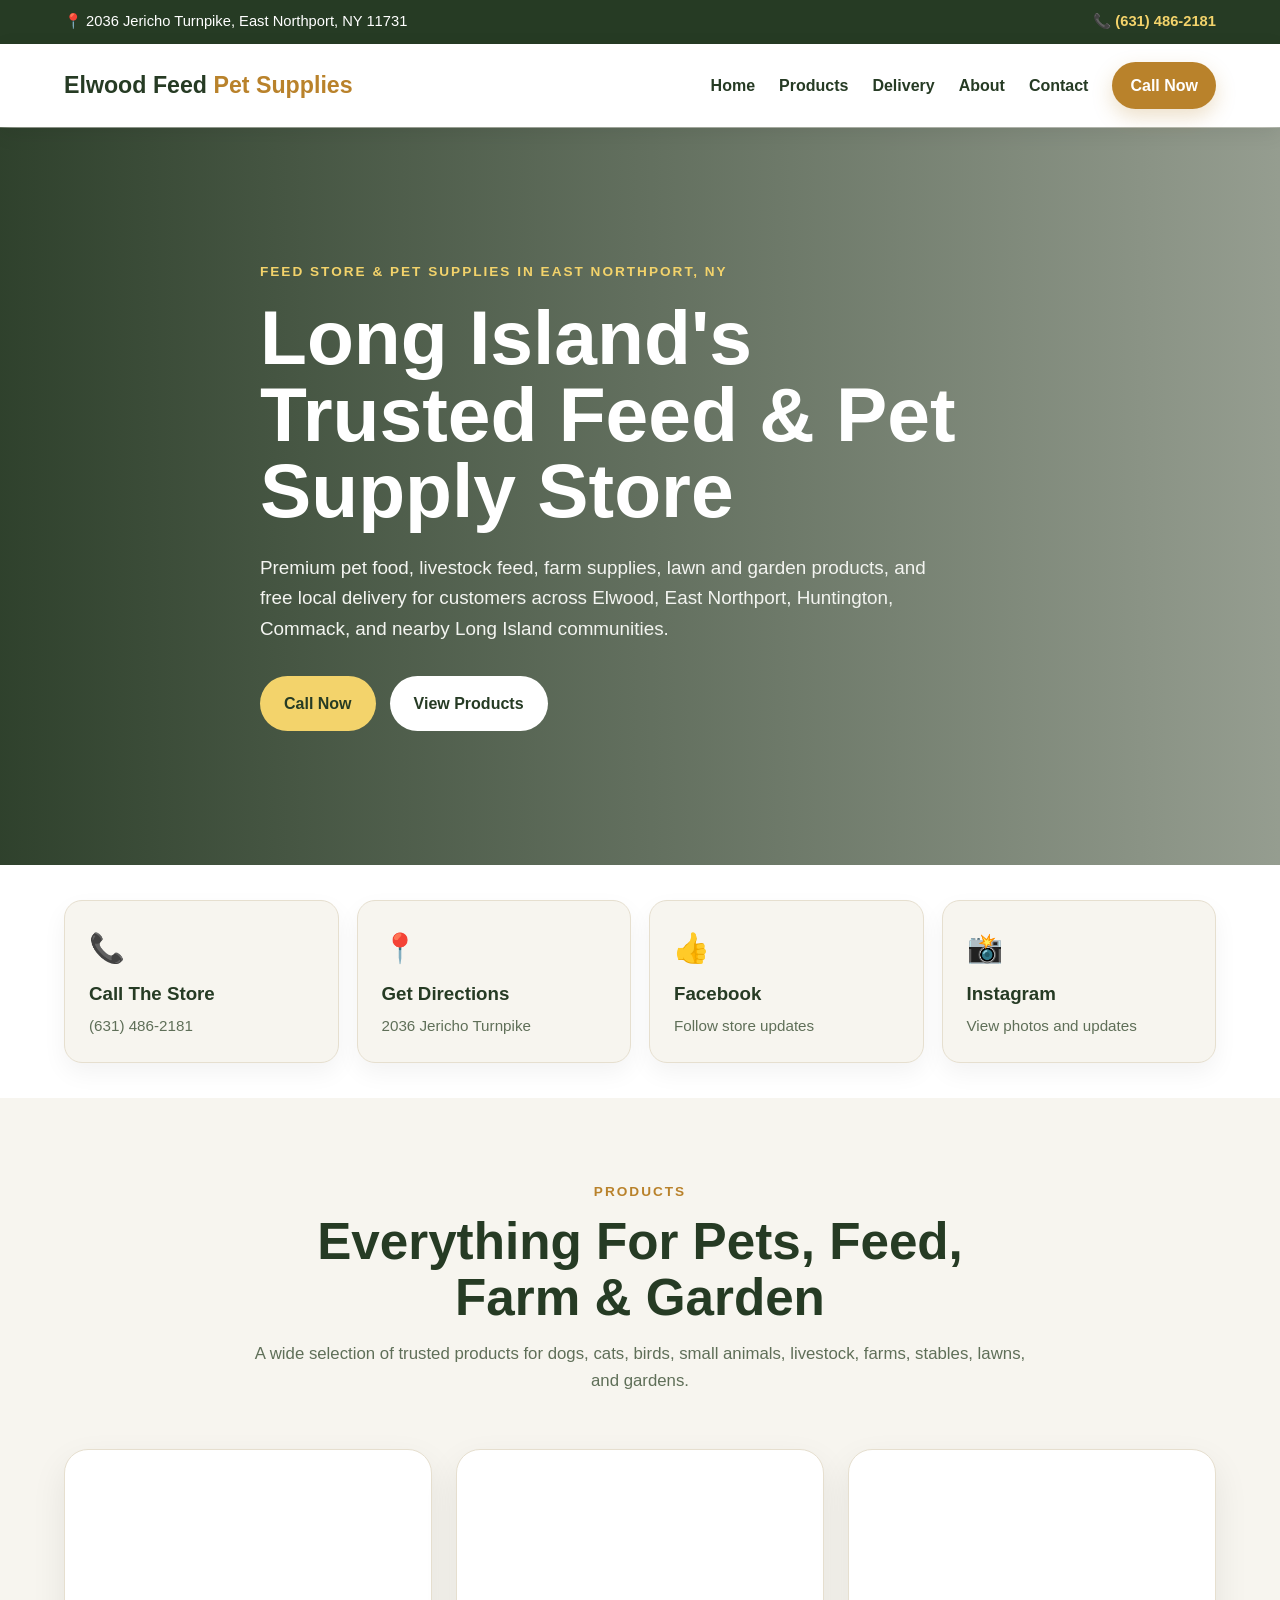
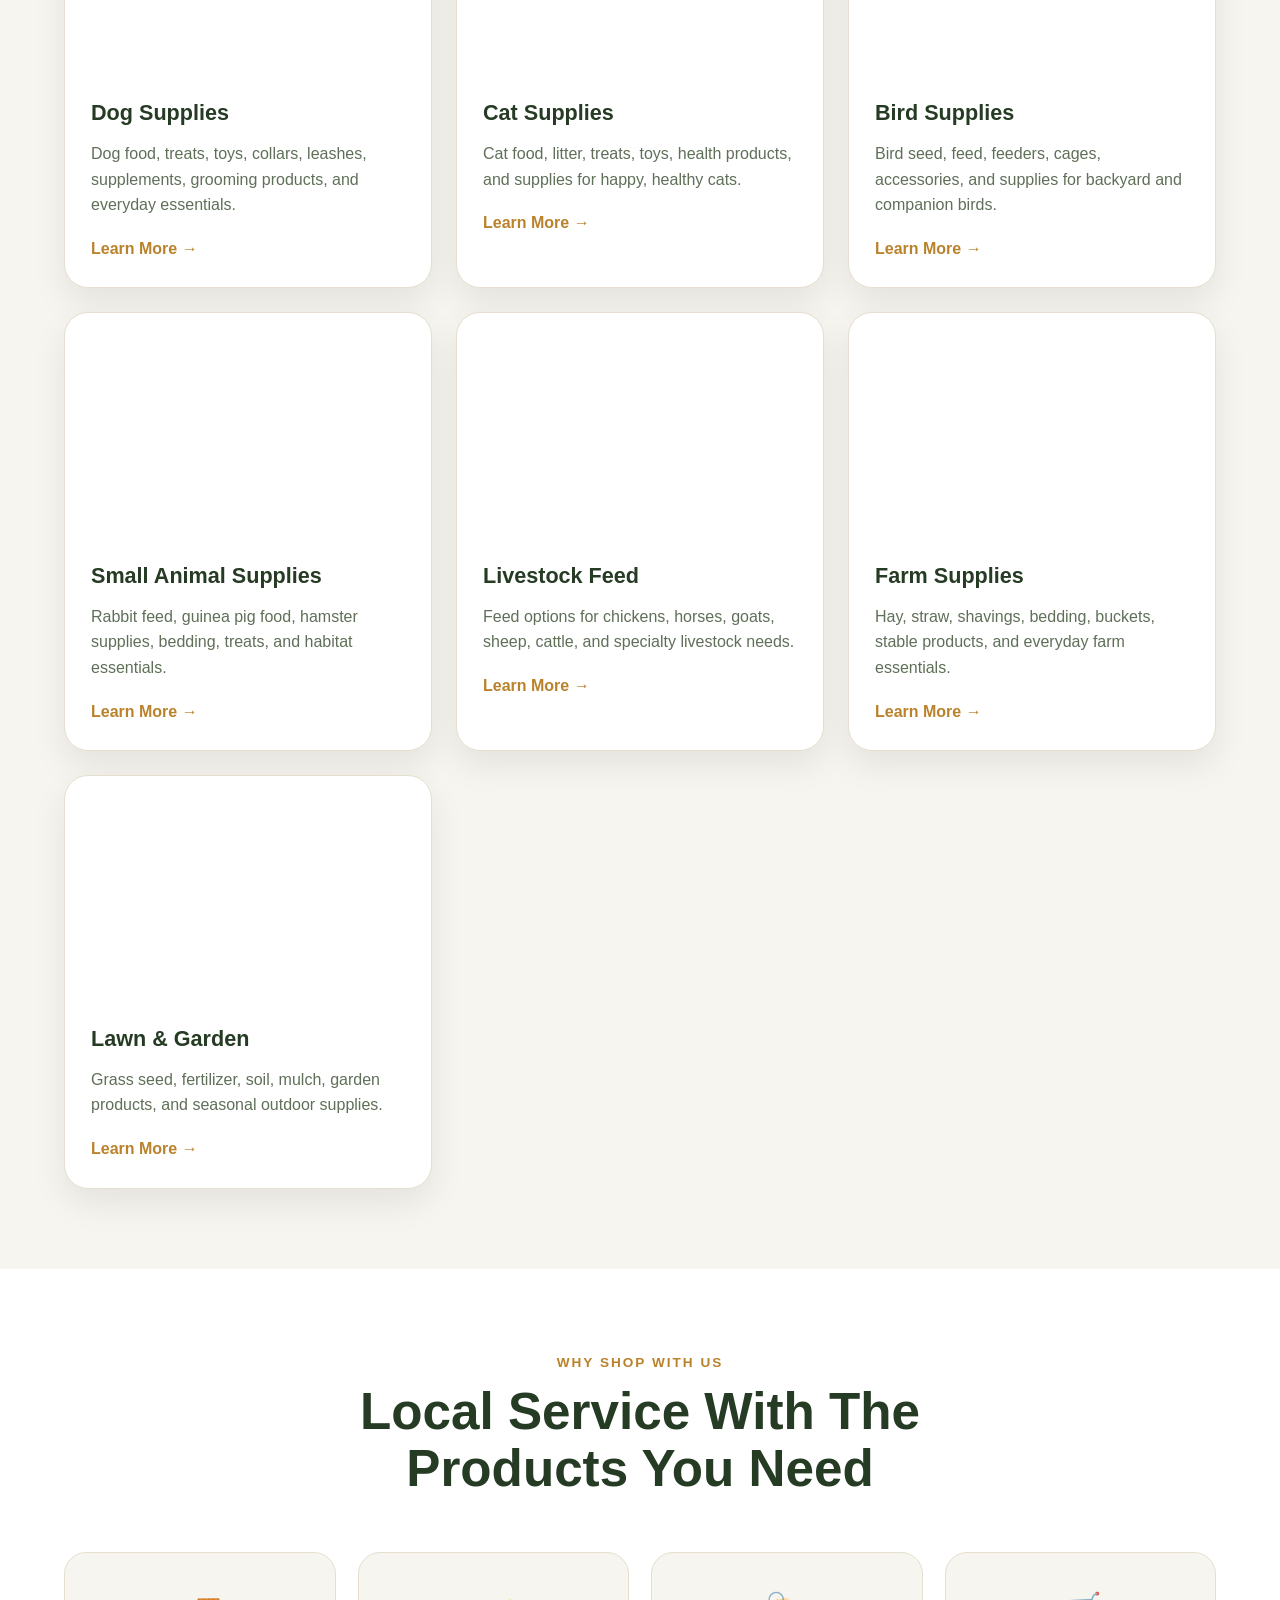
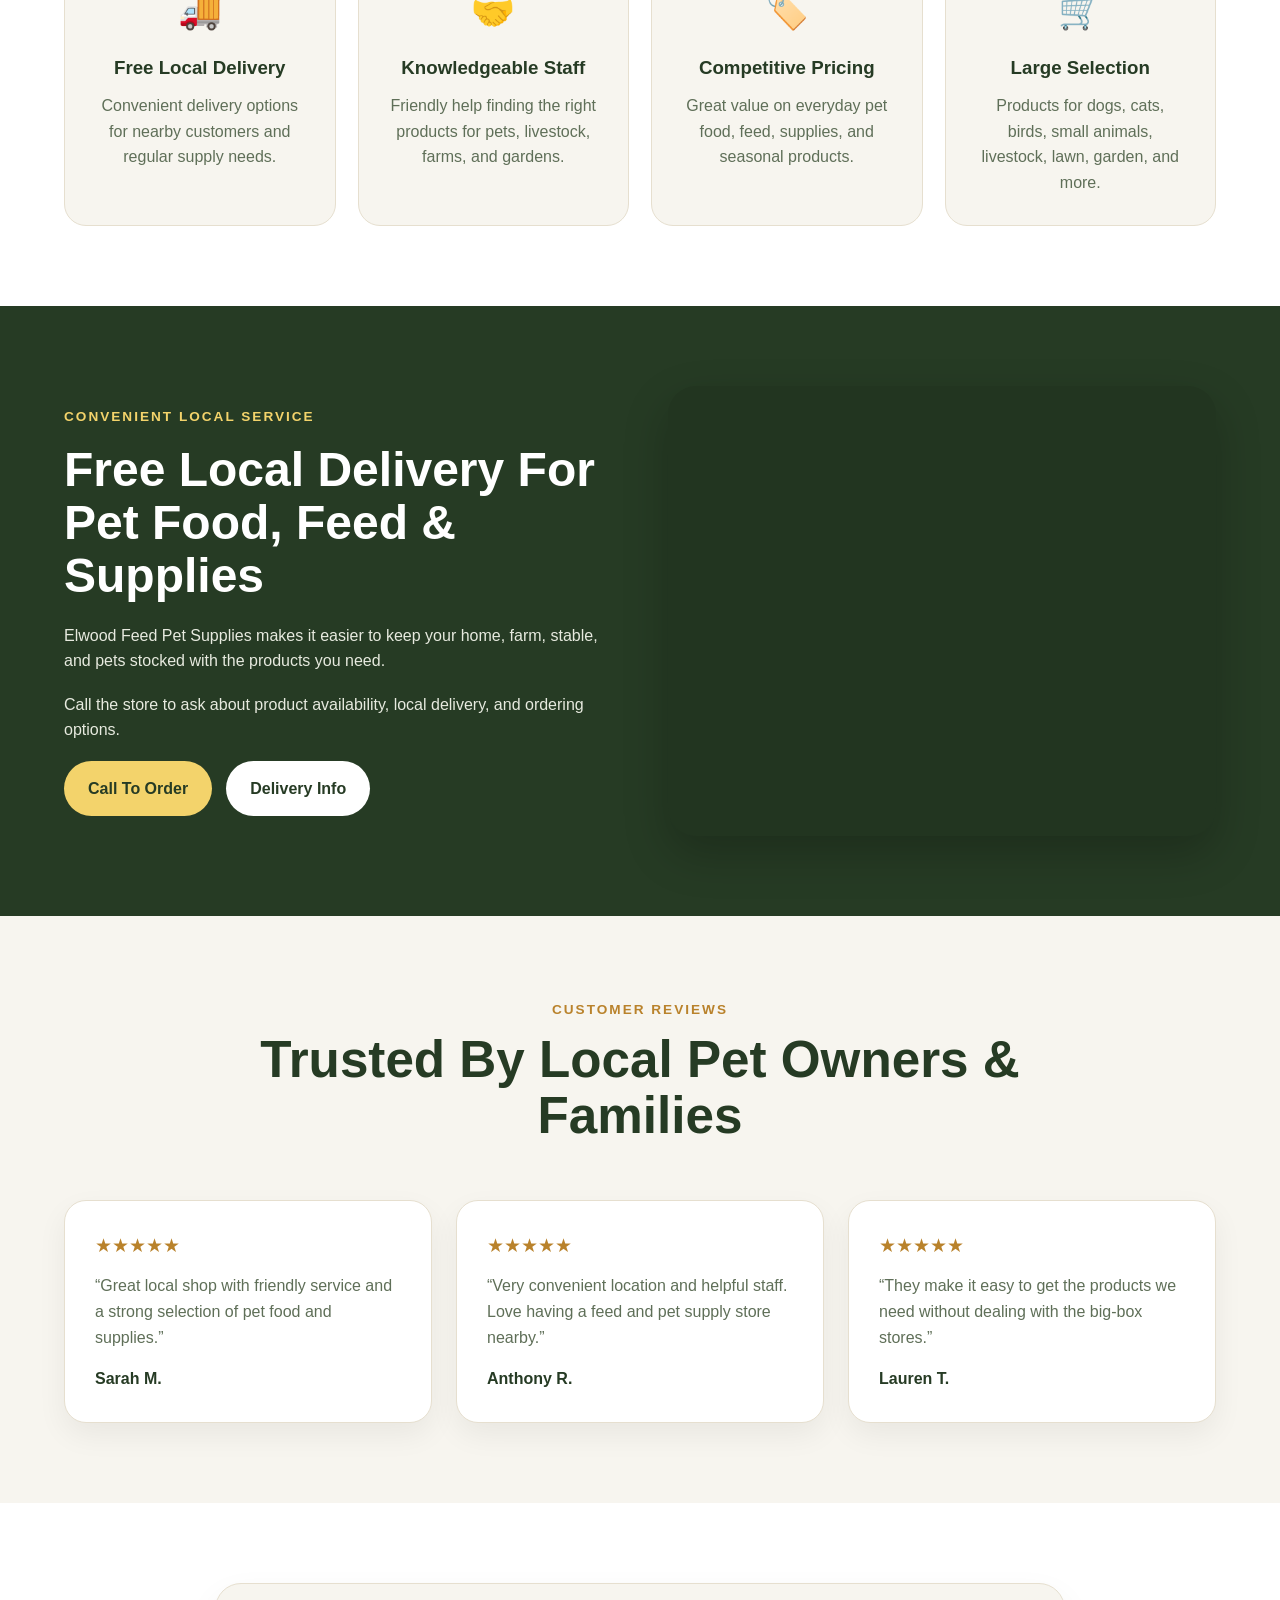
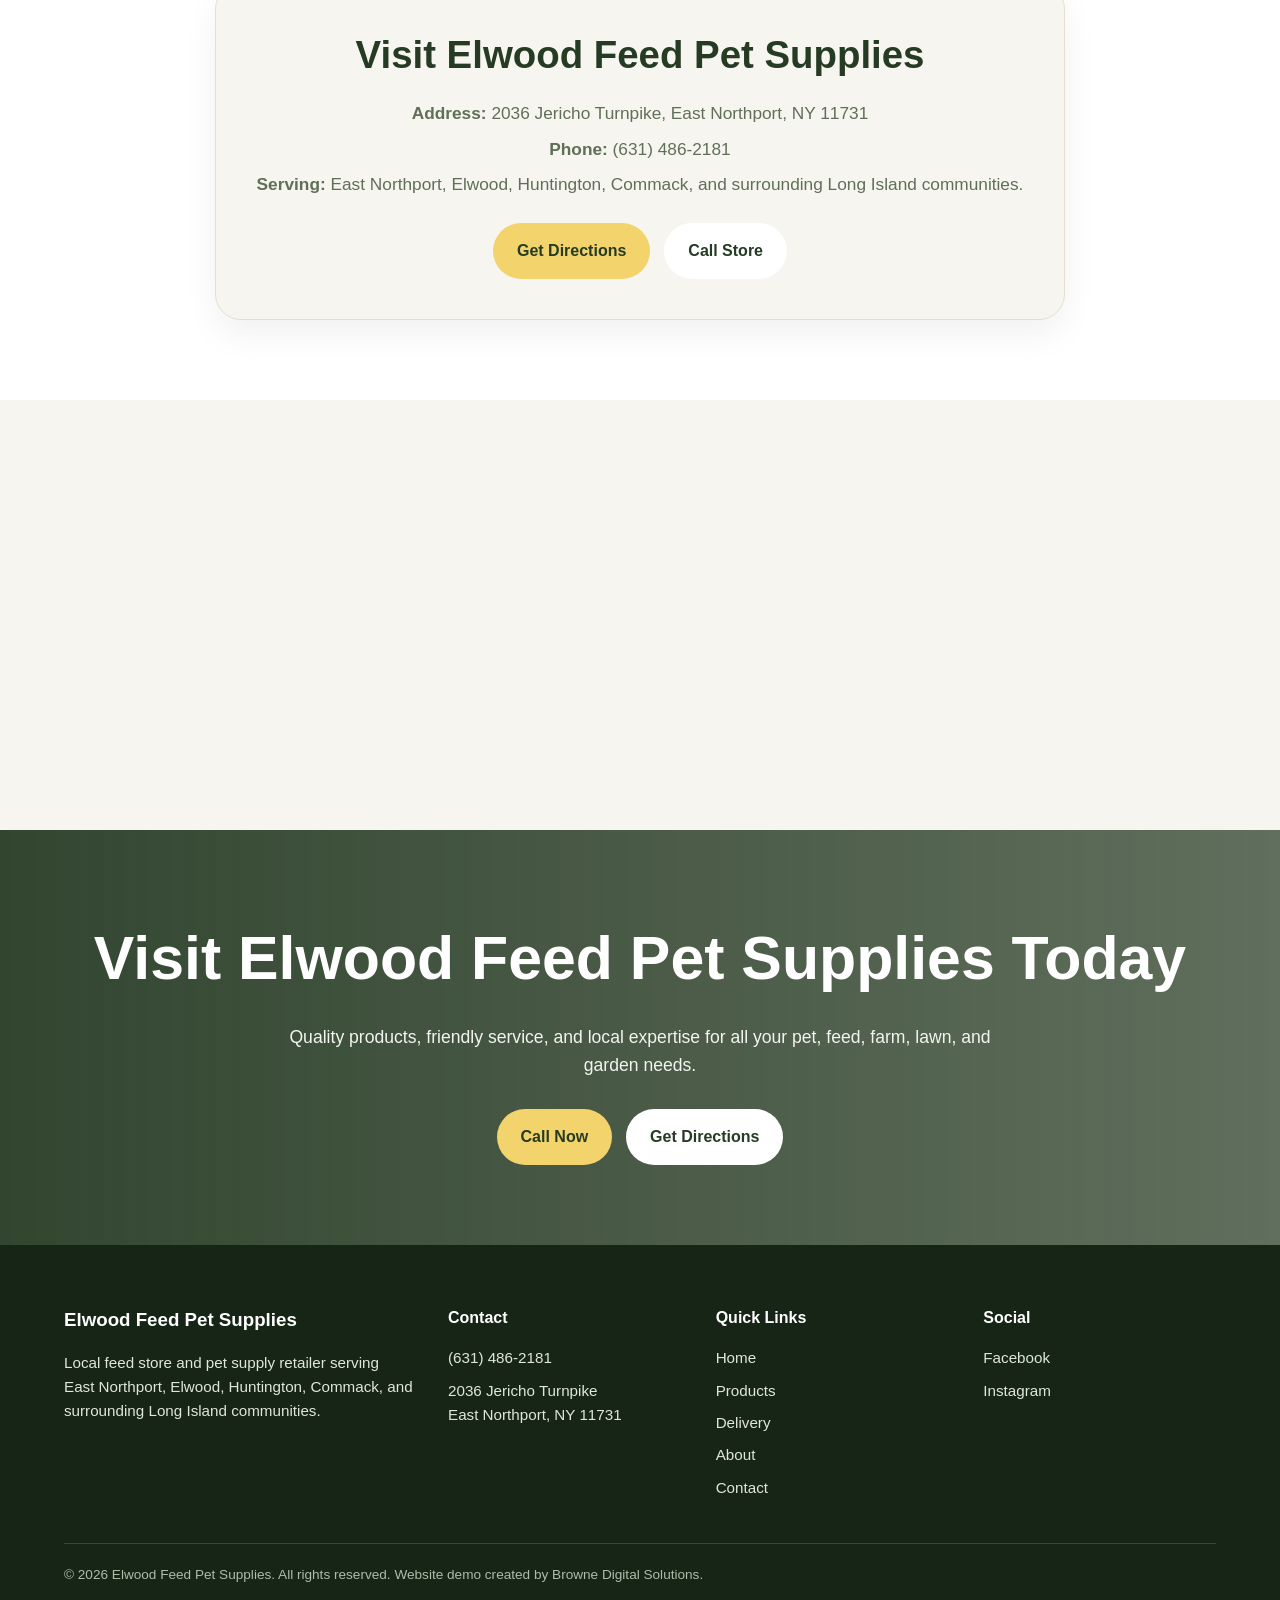
==== index.html @ 91560d29 "index.html" ====
<!DOCTYPE html>
<html lang="en">
<head>
  <meta charset="UTF-8" />
  <meta name="viewport" content="width=device-width, initial-scale=1.0" />
  <title>Elwood Feed Pet Supplies | Feed Store & Pet Supplies in East Northport, NY</title>

  <meta name="description" content="Elwood Feed Pet Supplies in East Northport, NY offers pet food, livestock feed, farm supplies, lawn and garden products, and free local delivery." />

  <style>
    * {
      margin: 0;
      padding: 0;
      box-sizing: border-box;
    }

    html {
      scroll-behavior: smooth;
    }

    body {
      font-family: Arial, sans-serif;
      background: #f7f5ef;
      color: #1f2a1f;
      line-height: 1.6;
    }

    a {
      text-decoration: none;
      color: inherit;
    }

    .container {
      width: 90%;
      max-width: 1200px;
      margin: auto;
    }

    section {
      padding: 80px 0;
    }

    .top-bar {
      background: #263b24;
      color: white;
      padding: 10px 5%;
      display: flex;
      justify-content: space-between;
      flex-wrap: wrap;
      gap: 12px;
      font-size: 0.92rem;
    }

    .top-bar a {
      color: #f3d36b;
      font-weight: 700;
    }

    nav {
      position: sticky;
      top: 0;
      z-index: 1000;
      background: rgba(255, 255, 255, 0.96);
      backdrop-filter: blur(10px);
      box-shadow: 0 6px 20px rgba(0,0,0,0.08);
    }

    .nav-inner {
      width: 90%;
      max-width: 1200px;
      margin: auto;
      padding: 18px 0;
      display: flex;
      align-items: center;
      justify-content: space-between;
    }

    .logo {
      font-size: 1.45rem;
      font-weight: 900;
      color: #263b24;
    }

    .logo span {
      color: #b9822b;
    }

    .nav-links {
      display: flex;
      align-items: center;
      gap: 24px;
      font-weight: 700;
      color: #263b24;
    }

    .nav-links a:hover {
      color: #b9822b;
    }

    .nav-cta {
      background: #b9822b;
      color: white !important;
      padding: 11px 18px;
      border-radius: 999px;
      box-shadow: 0 8px 20px rgba(185,130,43,0.25);
    }

    .hero {
      min-height: 82vh;
      display: flex;
      align-items: center;
      color: white;
      background:
        linear-gradient(90deg, rgba(30,50,28,0.92), rgba(30,50,28,0.45)),
        url("https://images.unsplash.com/photo-1601758124510-52d02ddb7cbd?auto=format&fit=crop&w=1800&q=80") center/cover no-repeat;
    }

    .hero-content {
      max-width: 760px;
    }

    .eyebrow {
      color: #f3d36b;
      text-transform: uppercase;
      letter-spacing: 2px;
      font-weight: 900;
      font-size: 0.85rem;
      margin-bottom: 16px;
    }

    .hero h1 {
      font-size: clamp(2.8rem, 6vw, 5.2rem);
      line-height: 1;
      margin-bottom: 24px;
    }

    .hero p {
      font-size: 1.18rem;
      color: #f3f4f0;
      margin-bottom: 32px;
      max-width: 680px;
    }

    .btn-group {
      display: flex;
      flex-wrap: wrap;
      gap: 14px;
    }

    .btn {
      display: inline-block;
      padding: 15px 24px;
      border-radius: 999px;
      font-weight: 900;
      transition: 0.3s ease;
    }

    .btn-primary {
      background: #f3d36b;
      color: #263b24;
    }

    .btn-secondary {
      background: white;
      color: #263b24;
    }

    .btn:hover {
      transform: translateY(-3px);
    }

    .quick-contact {
      background: white;
      padding: 35px 0;
    }

    .contact-grid {
      display: grid;
      grid-template-columns: repeat(4, 1fr);
      gap: 18px;
    }

    .contact-card {
      background: #f7f5ef;
      padding: 24px;
      border-radius: 18px;
      border: 1px solid #e6dfcf;
      box-shadow: 0 10px 25px rgba(0,0,0,0.05);
      transition: 0.3s ease;
    }

    .contact-card:hover {
      transform: translateY(-5px);
      box-shadow: 0 16px 35px rgba(0,0,0,0.09);
    }

    .contact-card .icon {
      font-size: 1.8rem;
      margin-bottom: 8px;
    }

    .contact-card h3 {
      color: #263b24;
      margin-bottom: 5px;
    }

    .contact-card p {
      color: #5f6f58;
      font-size: 0.95rem;
    }

    .section-title {
      max-width: 780px;
      margin: 0 auto 55px;
      text-align: center;
    }

    .section-title span {
      color: #b9822b;
      text-transform: uppercase;
      letter-spacing: 2px;
      font-weight: 900;
      font-size: 0.85rem;
    }

    .section-title h2 {
      font-size: clamp(2rem, 4vw, 3.2rem);
      color: #263b24;
      margin-top: 10px;
      line-height: 1.1;
    }

    .section-title p {
      color: #5f6f58;
      margin-top: 14px;
      font-size: 1.05rem;
    }

    .categories {
      background: #f7f5ef;
    }

    .category-grid {
      display: grid;
      grid-template-columns: repeat(3, 1fr);
      gap: 24px;
    }

    .category-card {
      background: white;
      border-radius: 24px;
      overflow: hidden;
      box-shadow: 0 14px 35px rgba(0,0,0,0.08);
      transition: 0.3s ease;
      border: 1px solid #e6dfcf;
    }

    .category-card:hover {
      transform: translateY(-7px);
      box-shadow: 0 22px 50px rgba(0,0,0,0.12);
    }

    .category-img {
      height: 220px;
      background-size: cover;
      background-position: center;
    }

    .category-content {
      padding: 26px;
    }

    .category-content h3 {
      color: #263b24;
      margin-bottom: 10px;
      font-size: 1.35rem;
    }

    .category-content p {
      color: #5f6f58;
      margin-bottom: 18px;
    }

    .small-link {
      color: #b9822b;
      font-weight: 900;
    }

    .why {
      background: white;
    }

    .why-grid {
      display: grid;
      grid-template-columns: repeat(4, 1fr);
      gap: 22px;
    }

    .why-card {
      background: #f7f5ef;
      padding: 30px;
      border-radius: 22px;
      border: 1px solid #e6dfcf;
      text-align: center;
    }

    .why-card .icon {
      font-size: 2.2rem;
      margin-bottom: 14px;
    }

    .why-card h3 {
      color: #263b24;
      margin-bottom: 10px;
    }

    .why-card p {
      color: #5f6f58;
    }

    .delivery {
      background: #263b24;
      color: white;
    }

    .split {
      display: grid;
      grid-template-columns: 1fr 1fr;
      gap: 55px;
      align-items: center;
    }

    .split h2 {
      font-size: clamp(2rem, 4vw, 3rem);
      line-height: 1.1;
      margin-bottom: 20px;
    }

    .split p {
      color: #e7eadf;
      margin-bottom: 18px;
    }

    .delivery-img {
      min-height: 450px;
      border-radius: 28px;
      background:
        linear-gradient(rgba(0,0,0,0.1), rgba(0,0,0,0.1)),
        url("https://images.unsplash.com/photo-1589923188900-85dae523342b?auto=format&fit=crop&w=1400&q=80") center/cover no-repeat;
      box-shadow: 0 18px 45px rgba(0,0,0,0.22);
    }

    .reviews {
      background: #f7f5ef;
    }

    .review-grid {
      display: grid;
      grid-template-columns: repeat(3, 1fr);
      gap: 24px;
    }

    .review-card {
      background: white;
      padding: 30px;
      border-radius: 22px;
      border: 1px solid #e6dfcf;
      box-shadow: 0 12px 30px rgba(0,0,0,0.06);
    }

    .stars {
      color: #b9822b;
      font-size: 1.2rem;
      margin-bottom: 12px;
    }

    .review-card p {
      color: #5f6f58;
      margin-bottom: 16px;
    }

    .review-card strong {
      color: #263b24;
    }

    .store-info {
      background: white;
    }

    .info-box {
      background: #f7f5ef;
      padding: 40px;
      border-radius: 26px;
      border: 1px solid #e6dfcf;
      text-align: center;
      max-width: 850px;
      margin: auto;
      box-shadow: 0 14px 35px rgba(0,0,0,0.06);
    }

    .info-box h2 {
      color: #263b24;
      font-size: 2.4rem;
      margin-bottom: 15px;
    }

    .info-box p {
      color: #5f6f58;
      margin-bottom: 8px;
      font-size: 1.08rem;
    }

    .info-buttons {
      margin-top: 24px;
      display: flex;
      gap: 14px;
      justify-content: center;
      flex-wrap: wrap;
    }

    .map-section {
      padding: 0;
    }

    iframe {
      width: 100%;
      height: 430px;
      border: 0;
      display: block;
    }

    .cta {
      background:
        linear-gradient(90deg, rgba(38,59,36,0.94), rgba(38,59,36,0.72)),
        url("https://images.unsplash.com/photo-1516467508483-a7212febe31a?auto=format&fit=crop&w=1800&q=80") center/cover no-repeat;
      color: white;
      text-align: center;
    }

    .cta h2 {
      font-size: clamp(2.2rem, 5vw, 3.8rem);
      margin-bottom: 16px;
    }

    .cta p {
      max-width: 720px;
      margin: 0 auto 30px;
      color: #f3f4f0;
      font-size: 1.1rem;
    }

    footer {
      background: #172516;
      color: #dfe7d8;
      padding: 60px 0 30px;
    }

    .footer-grid {
      display: grid;
      grid-template-columns: 1.5fr 1fr 1fr 1fr;
      gap: 35px;
      margin-bottom: 35px;
    }

    footer h3,
    footer h4 {
      color: white;
      margin-bottom: 16px;
    }

    footer p,
    footer a {
      color: #dfe7d8;
      margin-bottom: 8px;
      display: block;
      font-size: 0.95rem;
    }

    footer a:hover {
      color: #f3d36b;
    }

    .footer-bottom {
      border-top: 1px solid rgba(255,255,255,0.15);
      padding-top: 20px;
      color: #aebca8;
      font-size: 0.85rem;
    }

    @media (max-width: 950px) {
      .nav-links {
        display: none;
      }

      .contact-grid,
      .category-grid,
      .why-grid,
      .review-grid,
      .footer-grid,
      .split {
        grid-template-columns: 1fr;
      }

      .hero {
        min-height: 75vh;
      }

      .delivery-img {
        min-height: 330px;
      }
    }
  </style>
</head>

<body>

  <div class="top-bar">
    <div>📍 2036 Jericho Turnpike, East Northport, NY 11731</div>
    <div>
      📞 <a href="tel:6314862181">(631) 486-2181</a>
    </div>
  </div>

  <nav>
    <div class="nav-inner">
      <a href="index.html" class="logo">Elwood Feed <span>Pet Supplies</span></a>

      <div class="nav-links">
        <a href="index.html">Home</a>
        <a href="products.html">Products</a>
        <a href="delivery.html">Delivery</a>
        <a href="about.html">About</a>
        <a href="contact.html">Contact</a>
        <a href="tel:6314862181" class="nav-cta">Call Now</a>
      </div>
    </div>
  </nav>

  <header class="hero">
    <div class="container hero-content">
      <div class="eyebrow">Feed Store & Pet Supplies in East Northport, NY</div>
      <h1>Long Island's Trusted Feed & Pet Supply Store</h1>
      <p>
        Premium pet food, livestock feed, farm supplies, lawn and garden products,
        and free local delivery for customers across Elwood, East Northport,
        Huntington, Commack, and nearby Long Island communities.
      </p>

      <div class="btn-group">
        <a href="tel:6314862181" class="btn btn-primary">Call Now</a>
        <a href="#products" class="btn btn-secondary">View Products</a>
      </div>
    </div>
  </header>

  <section class="quick-contact">
    <div class="container contact-grid">

      <a href="tel:6314862181" class="contact-card">
        <div class="icon">📞</div>
        <h3>Call The Store</h3>
        <p>(631) 486-2181</p>
      </a>

      <a href="https://maps.google.com/?q=2036+Jericho+Turnpike+East+Northport+NY+11731" target="_blank" class="contact-card">
        <div class="icon">📍</div>
        <h3>Get Directions</h3>
        <p>2036 Jericho Turnpike</p>
      </a>

      <a href="https://www.facebook.com/p/Elwood-Feed-Pet-Supplies-61580834076799/" target="_blank" class="contact-card">
        <div class="icon">👍</div>
        <h3>Facebook</h3>
        <p>Follow store updates</p>
      </a>

      <a href="https://instagram.com" target="_blank" class="contact-card">
        <div class="icon">📸</div>
        <h3>Instagram</h3>
        <p>View photos and updates</p>
      </a>

    </div>
  </section>

  <section class="categories" id="products">
    <div class="container">
      <div class="section-title">
        <span>Products</span>
        <h2>Everything For Pets, Feed, Farm & Garden</h2>
        <p>
          A wide selection of trusted products for dogs, cats, birds, small animals,
          livestock, farms, stables, lawns, and gardens.
        </p>
      </div>

      <div class="category-grid">

        <div class="category-card">
          <div class="category-img" style="background-image:url('https://images.unsplash.com/photo-1601758064224-c3caca2fdbf4?auto=format&fit=crop&w=900&q=80');"></div>
          <div class="category-content">
            <h3>Dog Supplies</h3>
            <p>Dog food, treats, toys, collars, leashes, supplements, grooming products, and everyday essentials.</p>
            <a href="products.html" class="small-link">Learn More →</a>
          </div>
        </div>

        <div class="category-card">
          <div class="category-img" style="background-image:url('https://images.unsplash.com/photo-1574158622682-e40e69881006?auto=format&fit=crop&w=900&q=80');"></div>
          <div class="category-content">
            <h3>Cat Supplies</h3>
            <p>Cat food, litter, treats, toys, health products, and supplies for happy, healthy cats.</p>
            <a href="products.html" class="small-link">Learn More →</a>
          </div>
        </div>

        <div class="category-card">
          <div class="category-img" style="background-image:url('https://images.unsplash.com/photo-1552728089-57bdde30beb3?auto=format&fit=crop&w=900&q=80');"></div>
          <div class="category-content">
            <h3>Bird Supplies</h3>
            <p>Bird seed, feed, feeders, cages, accessories, and supplies for backyard and companion birds.</p>
            <a href="products.html" class="small-link">Learn More →</a>
          </div>
        </div>

        <div class="category-card">
          <div class="category-img" style="background-image:url('https://images.unsplash.com/photo-1585110396000-c9ffd4e4b308?auto=format&fit=crop&w=900&q=80');"></div>
          <div class="category-content">
            <h3>Small Animal Supplies</h3>
            <p>Rabbit feed, guinea pig food, hamster supplies, bedding, treats, and habitat essentials.</p>
            <a href="products.html" class="small-link">Learn More →</a>
          </div>
        </div>

        <div class="category-card">
          <div class="category-img" style="background-image:url('https://images.unsplash.com/photo-1500595046743-cd271d694d30?auto=format&fit=crop&w=900&q=80');"></div>
          <div class="category-content">
            <h3>Livestock Feed</h3>
            <p>Feed options for chickens, horses, goats, sheep, cattle, and specialty livestock needs.</p>
            <a href="products.html" class="small-link">Learn More →</a>
          </div>
        </div>

        <div class="category-card">
          <div class="category-img" style="background-image:url('https://images.unsplash.com/photo-1500382017468-9049fed747ef?auto=format&fit=crop&w=900&q=80');"></div>
          <div class="category-content">
            <h3>Farm Supplies</h3>
            <p>Hay, straw, shavings, bedding, buckets, stable products, and everyday farm essentials.</p>
            <a href="products.html" class="small-link">Learn More →</a>
          </div>
        </div>

        <div class="category-card">
          <div class="category-img" style="background-image:url('https://images.unsplash.com/photo-1416879595882-3373a0480b5b?auto=format&fit=crop&w=900&q=80');"></div>
          <div class="category-content">
            <h3>Lawn & Garden</h3>
            <p>Grass seed, fertilizer, soil, mulch, garden products, and seasonal outdoor supplies.</p>
            <a href="products.html" class="small-link">Learn More →</a>
          </div>
        </div>

      </div>
    </div>
  </section>

  <section class="why">
    <div class="container">
      <div class="section-title">
        <span>Why Shop With Us</span>
        <h2>Local Service With The Products You Need</h2>
      </div>

      <div class="why-grid">
        <div class="why-card">
          <div class="icon">🚚</div>
          <h3>Free Local Delivery</h3>
          <p>Convenient delivery options for nearby customers and regular supply needs.</p>
        </div>

        <div class="why-card">
          <div class="icon">🤝</div>
          <h3>Knowledgeable Staff</h3>
          <p>Friendly help finding the right products for pets, livestock, farms, and gardens.</p>
        </div>

        <div class="why-card">
          <div class="icon">🏷️</div>
          <h3>Competitive Pricing</h3>
          <p>Great value on everyday pet food, feed, supplies, and seasonal products.</p>
        </div>

        <div class="why-card">
          <div class="icon">🛒</div>
          <h3>Large Selection</h3>
          <p>Products for dogs, cats, birds, small animals, livestock, lawn, garden, and more.</p>
        </div>
      </div>
    </div>
  </section>

  <section class="delivery">
    <div class="container split">
      <div>
        <div class="eyebrow">Convenient Local Service</div>
        <h2>Free Local Delivery For Pet Food, Feed & Supplies</h2>
        <p>
          Elwood Feed Pet Supplies makes it easier to keep your home, farm, stable,
          and pets stocked with the products you need.
        </p>
        <p>
          Call the store to ask about product availability, local delivery, and
          ordering options.
        </p>

        <div class="btn-group">
          <a href="tel:6314862181" class="btn btn-primary">Call To Order</a>
          <a href="delivery.html" class="btn btn-secondary">Delivery Info</a>
        </div>
      </div>

      <div class="delivery-img"></div>
    </div>
  </section>

  <section class="reviews">
    <div class="container">
      <div class="section-title">
        <span>Customer Reviews</span>
        <h2>Trusted By Local Pet Owners & Families</h2>
      </div>

      <div class="review-grid">
        <div class="review-card">
          <div class="stars">★★★★★</div>
          <p>
            “Great local shop with friendly service and a strong selection of pet food and supplies.”
          </p>
          <strong>Sarah M.</strong>
        </div>

        <div class="review-card">
          <div class="stars">★★★★★</div>
          <p>
            “Very convenient location and helpful staff. Love having a feed and pet supply store nearby.”
          </p>
          <strong>Anthony R.</strong>
        </div>

        <div class="review-card">
          <div class="stars">★★★★★</div>
          <p>
            “They make it easy to get the products we need without dealing with the big-box stores.”
          </p>
          <strong>Lauren T.</strong>
        </div>
      </div>
    </div>
  </section>

  <section class="store-info">
    <div class="container">
      <div class="info-box">
        <h2>Visit Elwood Feed Pet Supplies</h2>
        <p><strong>Address:</strong> 2036 Jericho Turnpike, East Northport, NY 11731</p>
        <p><strong>Phone:</strong> (631) 486-2181</p>
        <p><strong>Serving:</strong> East Northport, Elwood, Huntington, Commack, and surrounding Long Island communities.</p>

        <div class="info-buttons">
          <a href="https://maps.google.com/?q=2036+Jericho+Turnpike+East+Northport+NY+11731" target="_blank" class="btn btn-primary">Get Directions</a>
          <a href="tel:6314862181" class="btn btn-secondary">Call Store</a>
        </div>
      </div>
    </div>
  </section>

  <section class="map-section">
    <iframe
      src="https://www.google.com/maps?q=2036%20Jericho%20Turnpike%20East%20Northport%20NY%2011731&output=embed"
      loading="lazy"
      referrerpolicy="no-referrer-when-downgrade">
    </iframe>
  </section>

  <section class="cta">
    <div class="container">
      <h2>Visit Elwood Feed Pet Supplies Today</h2>
      <p>
        Quality products, friendly service, and local expertise for all your pet,
        feed, farm, lawn, and garden needs.
      </p>

      <div class="btn-group" style="justify-content:center;">
        <a href="tel:6314862181" class="btn btn-primary">Call Now</a>
        <a href="https://maps.google.com/?q=2036+Jericho+Turnpike+East+Northport+NY+11731" target="_blank" class="btn btn-secondary">Get Directions</a>
      </div>
    </div>
  </section>

  <footer>
    <div class="container footer-grid">

      <div>
        <h3>Elwood Feed Pet Supplies</h3>
        <p>
          Local feed store and pet supply retailer serving East Northport,
          Elwood, Huntington, Commack, and surrounding Long Island communities.
        </p>
      </div>

      <div>
        <h4>Contact</h4>
        <a href="tel:6314862181">(631) 486-2181</a>
        <a href="https://maps.google.com/?q=2036+Jericho+Turnpike+East+Northport+NY+11731" target="_blank">
          2036 Jericho Turnpike<br>
          East Northport, NY 11731
        </a>
      </div>

      <div>
        <h4>Quick Links</h4>
        <a href="index.html">Home</a>
        <a href="products.html">Products</a>
        <a href="delivery.html">Delivery</a>
        <a href="about.html">About</a>
        <a href="contact.html">Contact</a>
      </div>

      <div>
        <h4>Social</h4>
        <a href="https://www.facebook.com/p/Elwood-Feed-Pet-Supplies-61580834076799/" target="_blank">Facebook</a>
        <a href="https://instagram.com" target="_blank">Instagram</a>
      </div>

    </div>

    <div class="container footer-bottom">
      © 2026 Elwood Feed Pet Supplies. All rights reserved. Website demo created by Browne Digital Solutions.
    </div>
  </footer>

</body>
</html>
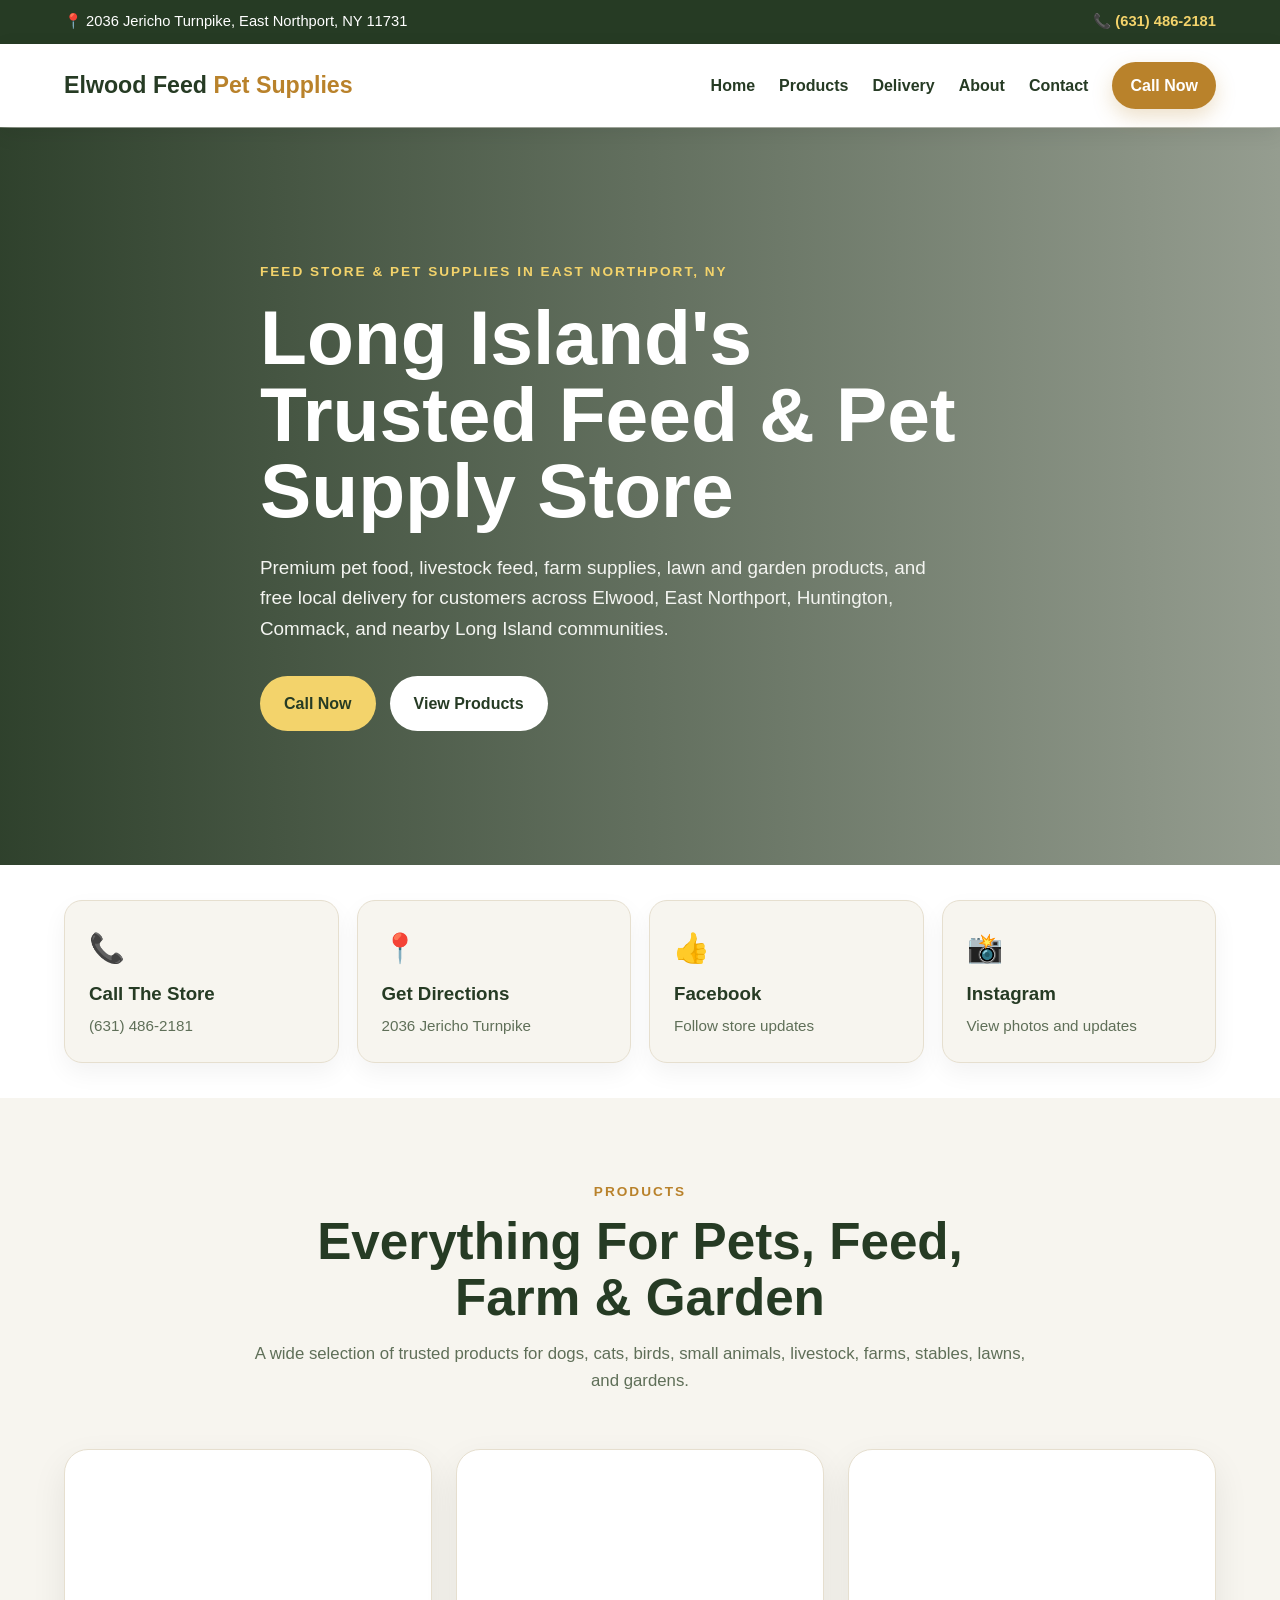
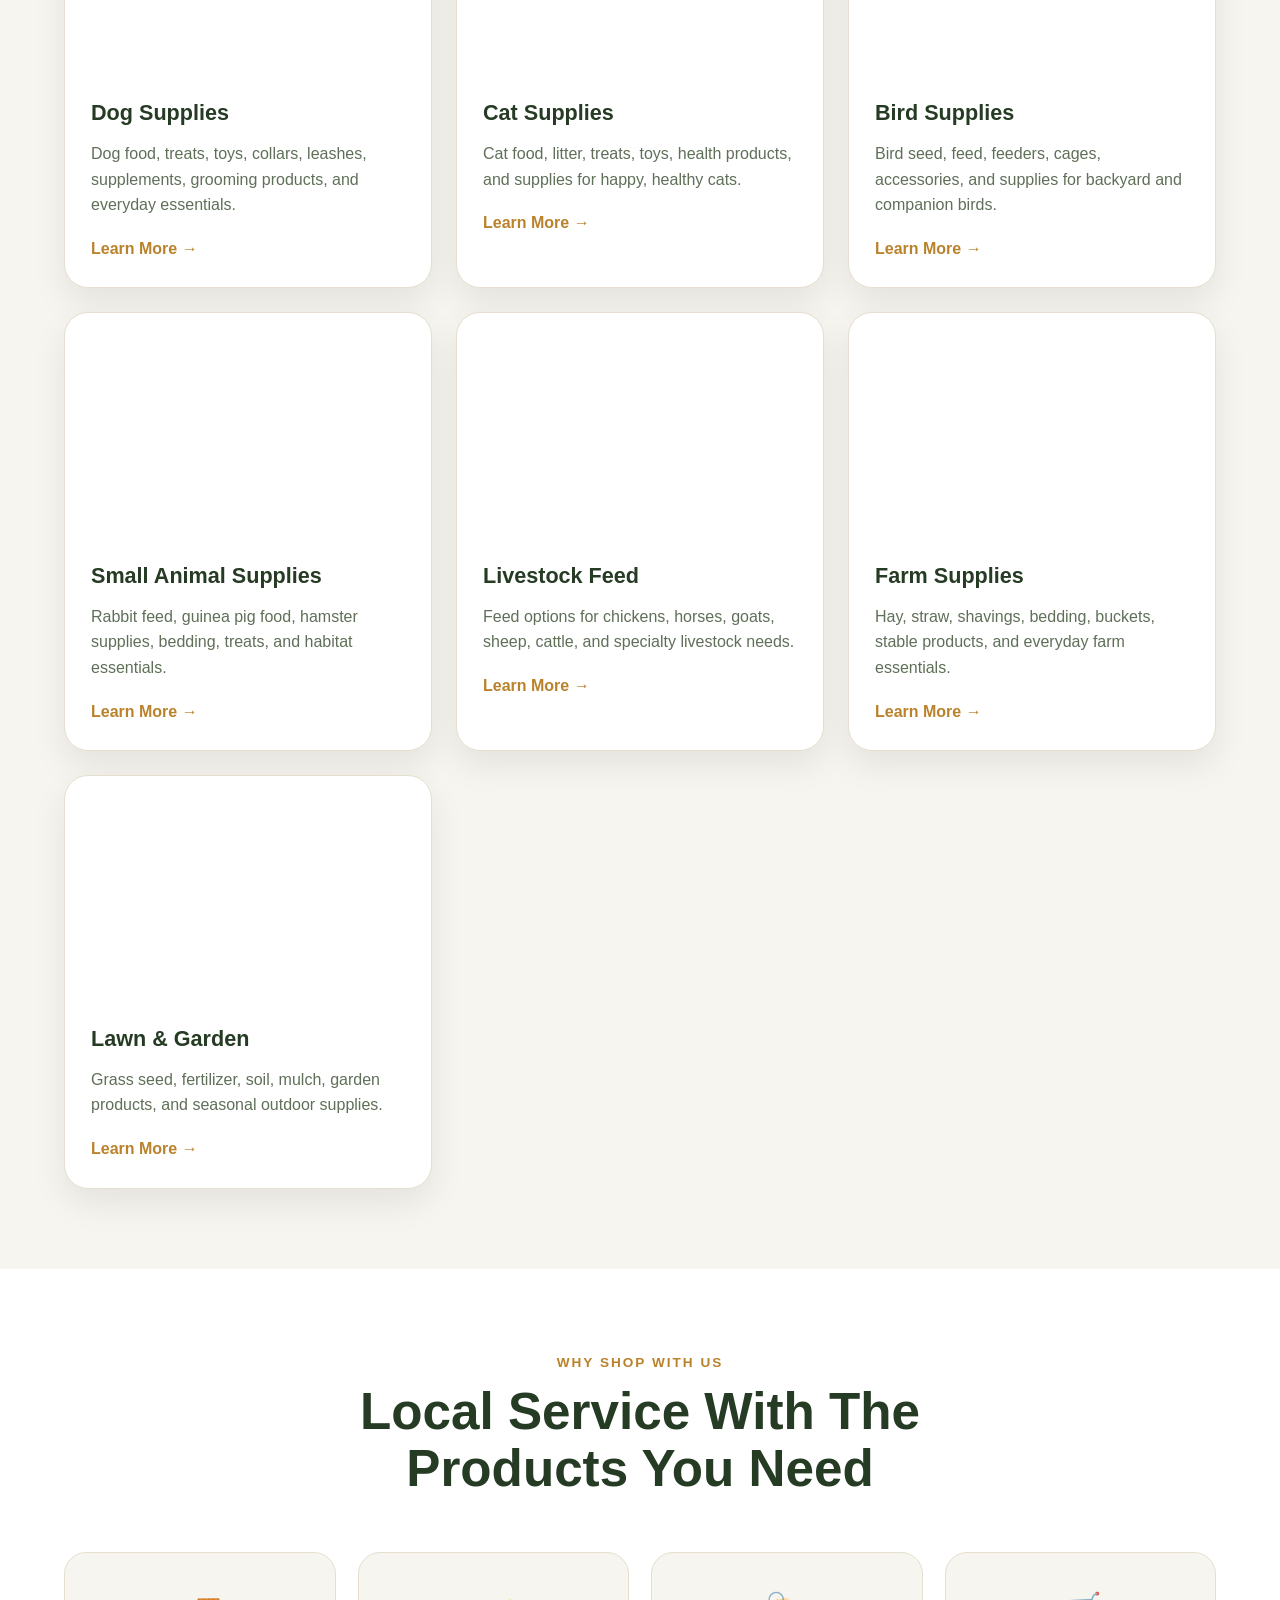
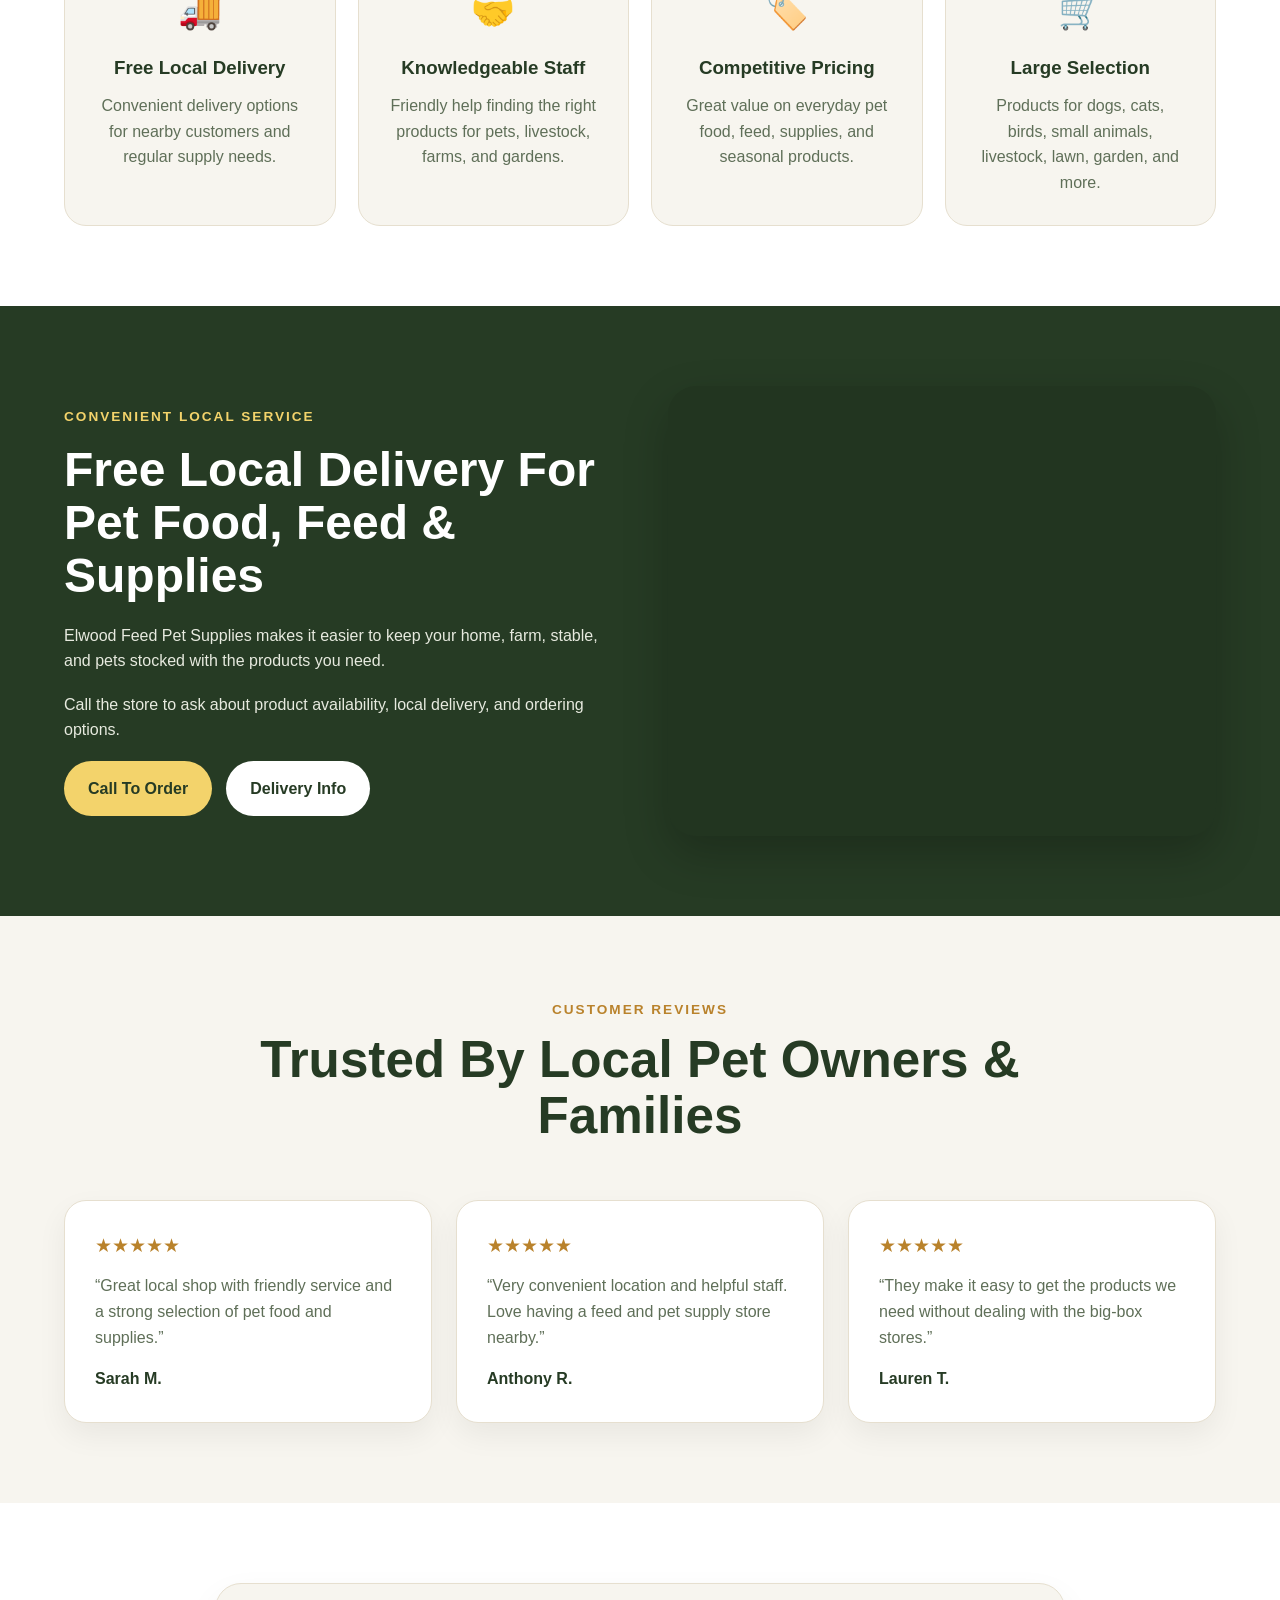
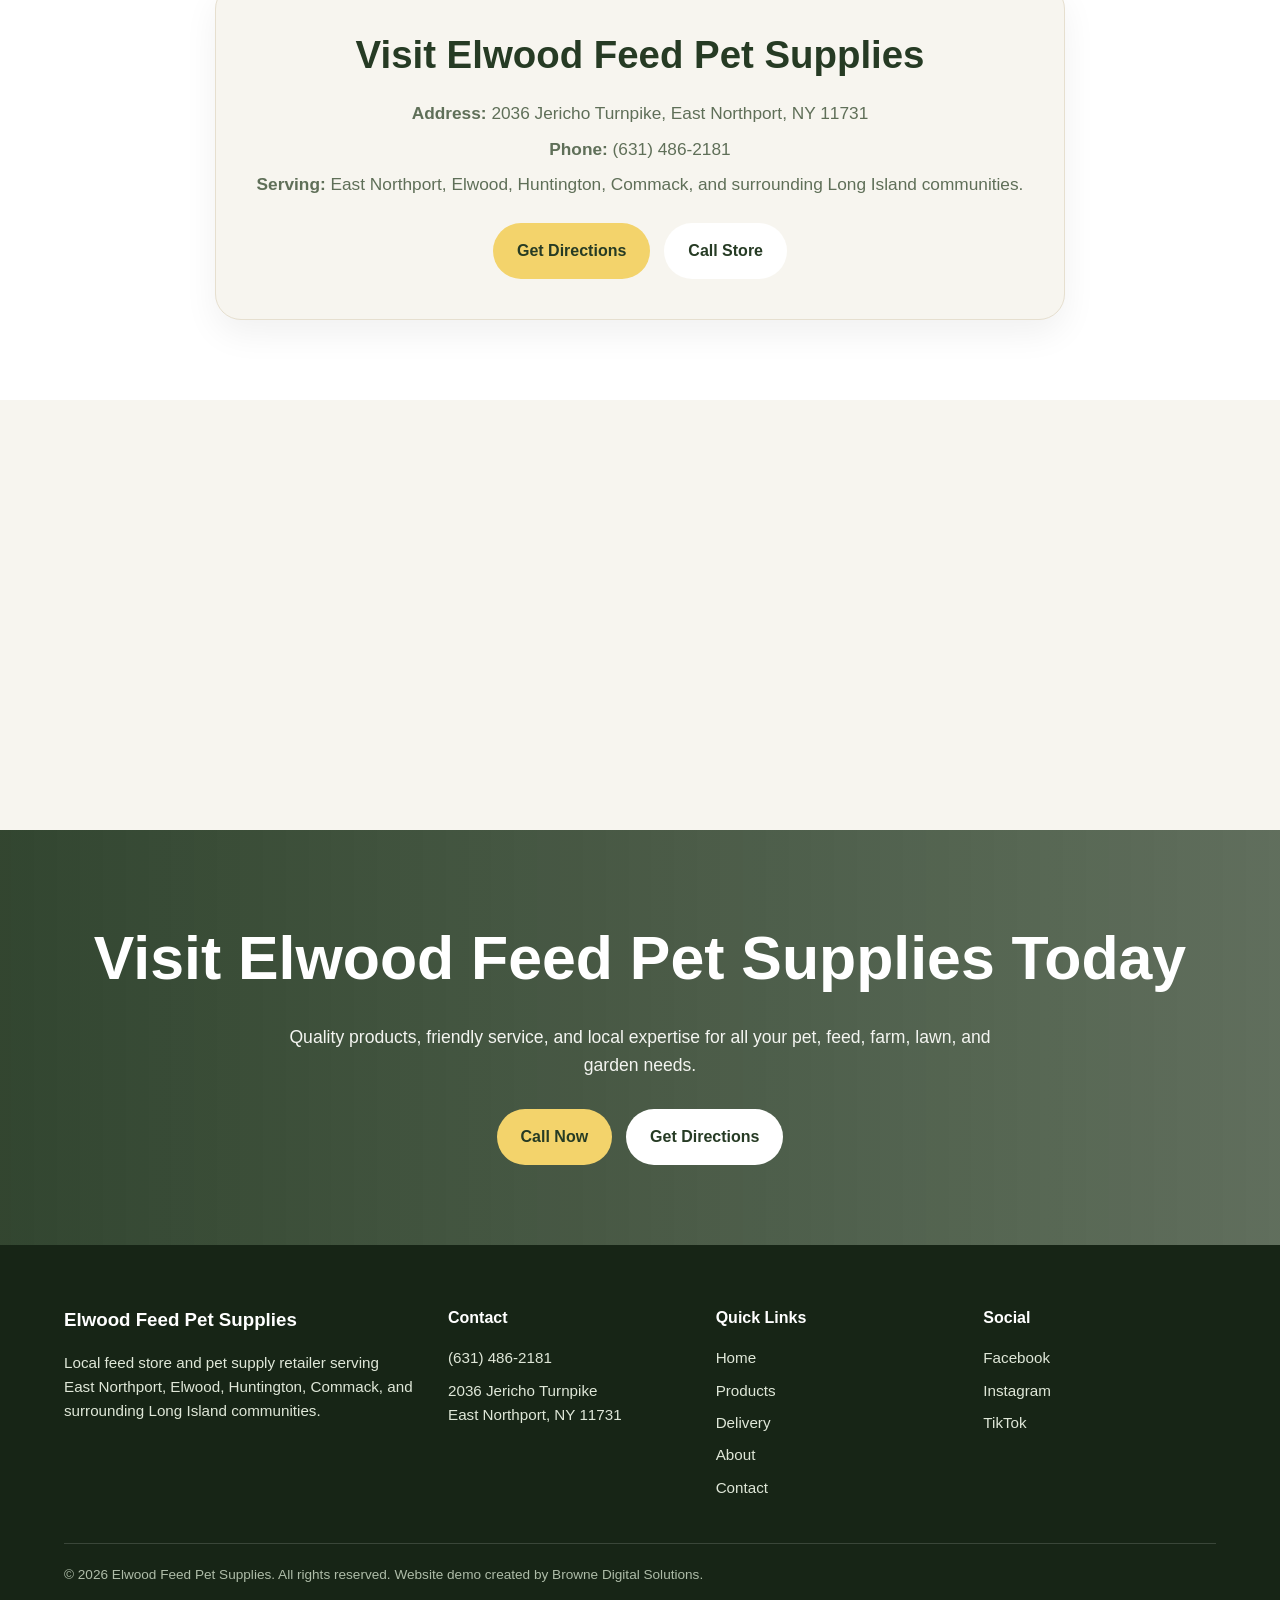
==== commit 4ca544b3: "index.html" ====
--- a/index.html
+++ b/index.html
@@ -829,6 +829,7 @@
         <h4>Social</h4>
         <a href="https://www.facebook.com/p/Elwood-Feed-Pet-Supplies-61580834076799/" target="_blank">Facebook</a>
         <a href="https://instagram.com" target="_blank">Instagram</a>
+        <a href="https://www.tiktok.com/@elwoodfeedpetsupplies" target="_blank">TikTok</a>
       </div>
 
     </div>
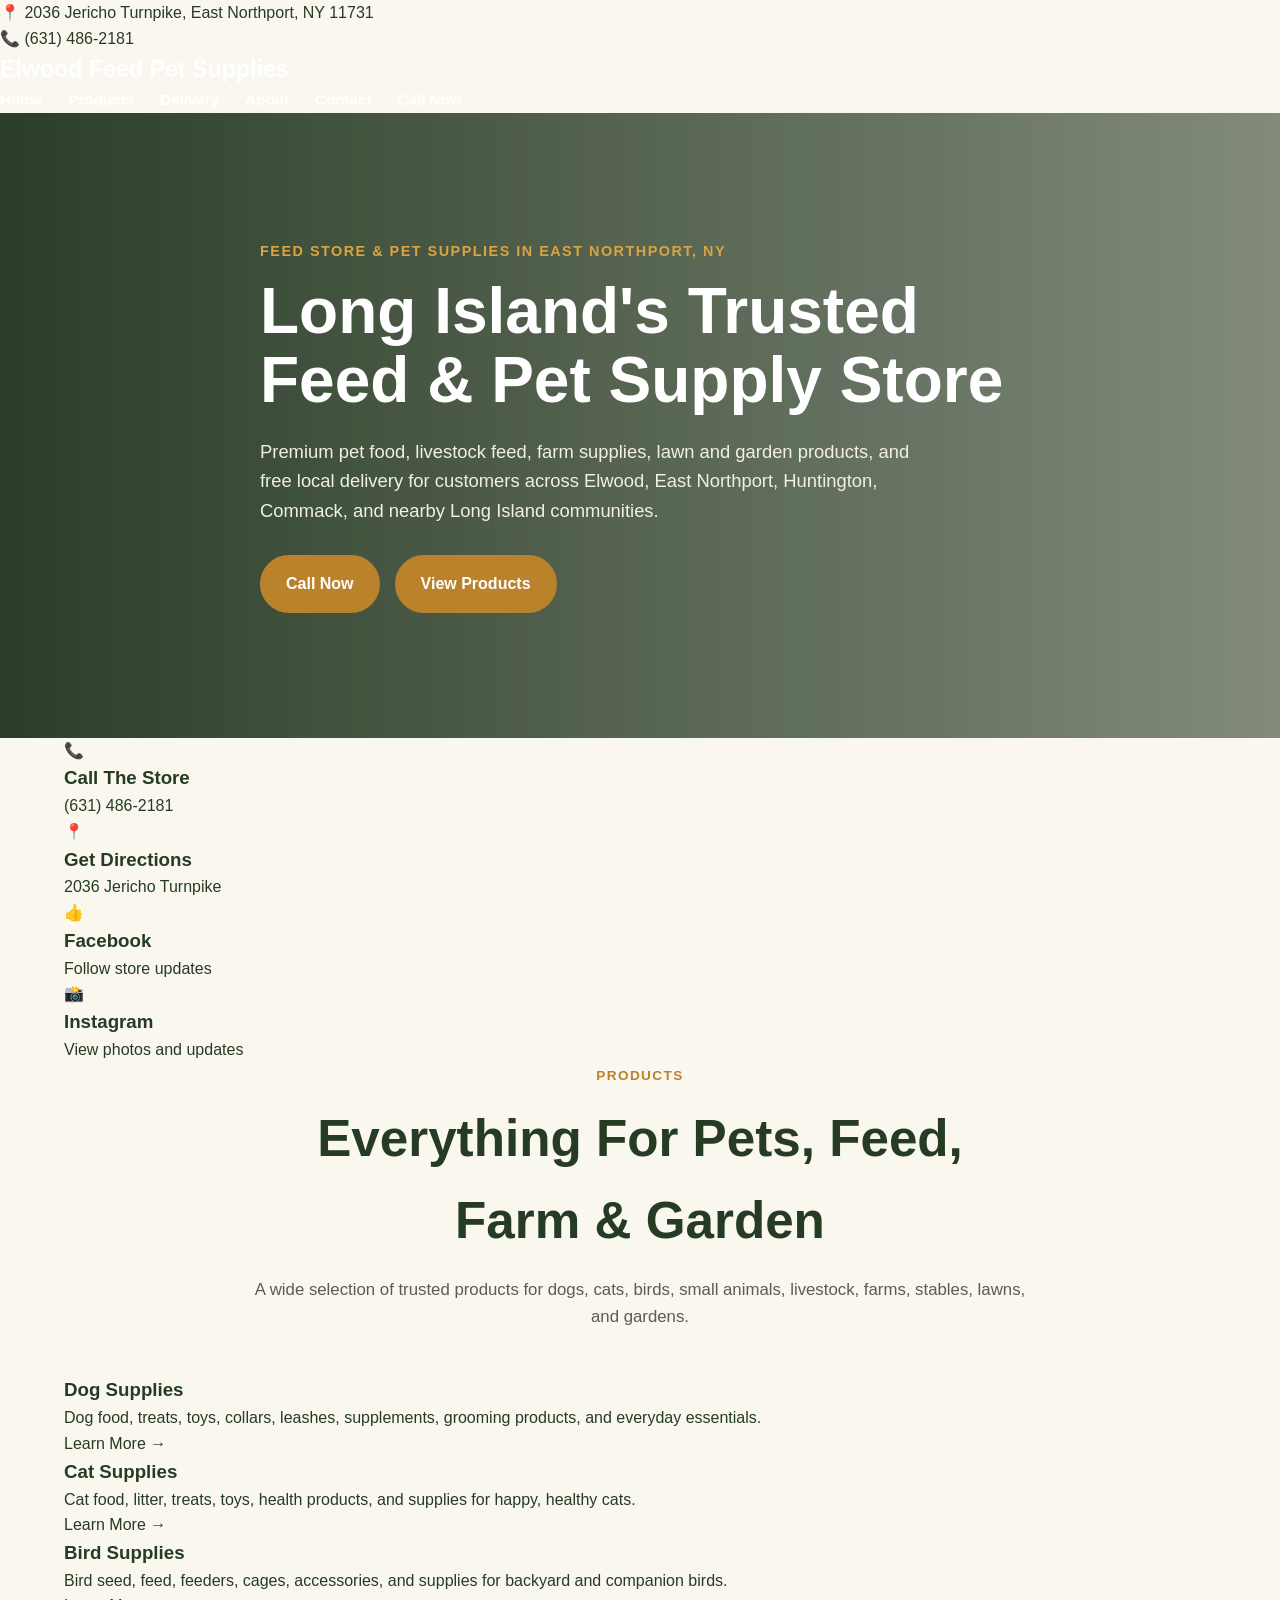
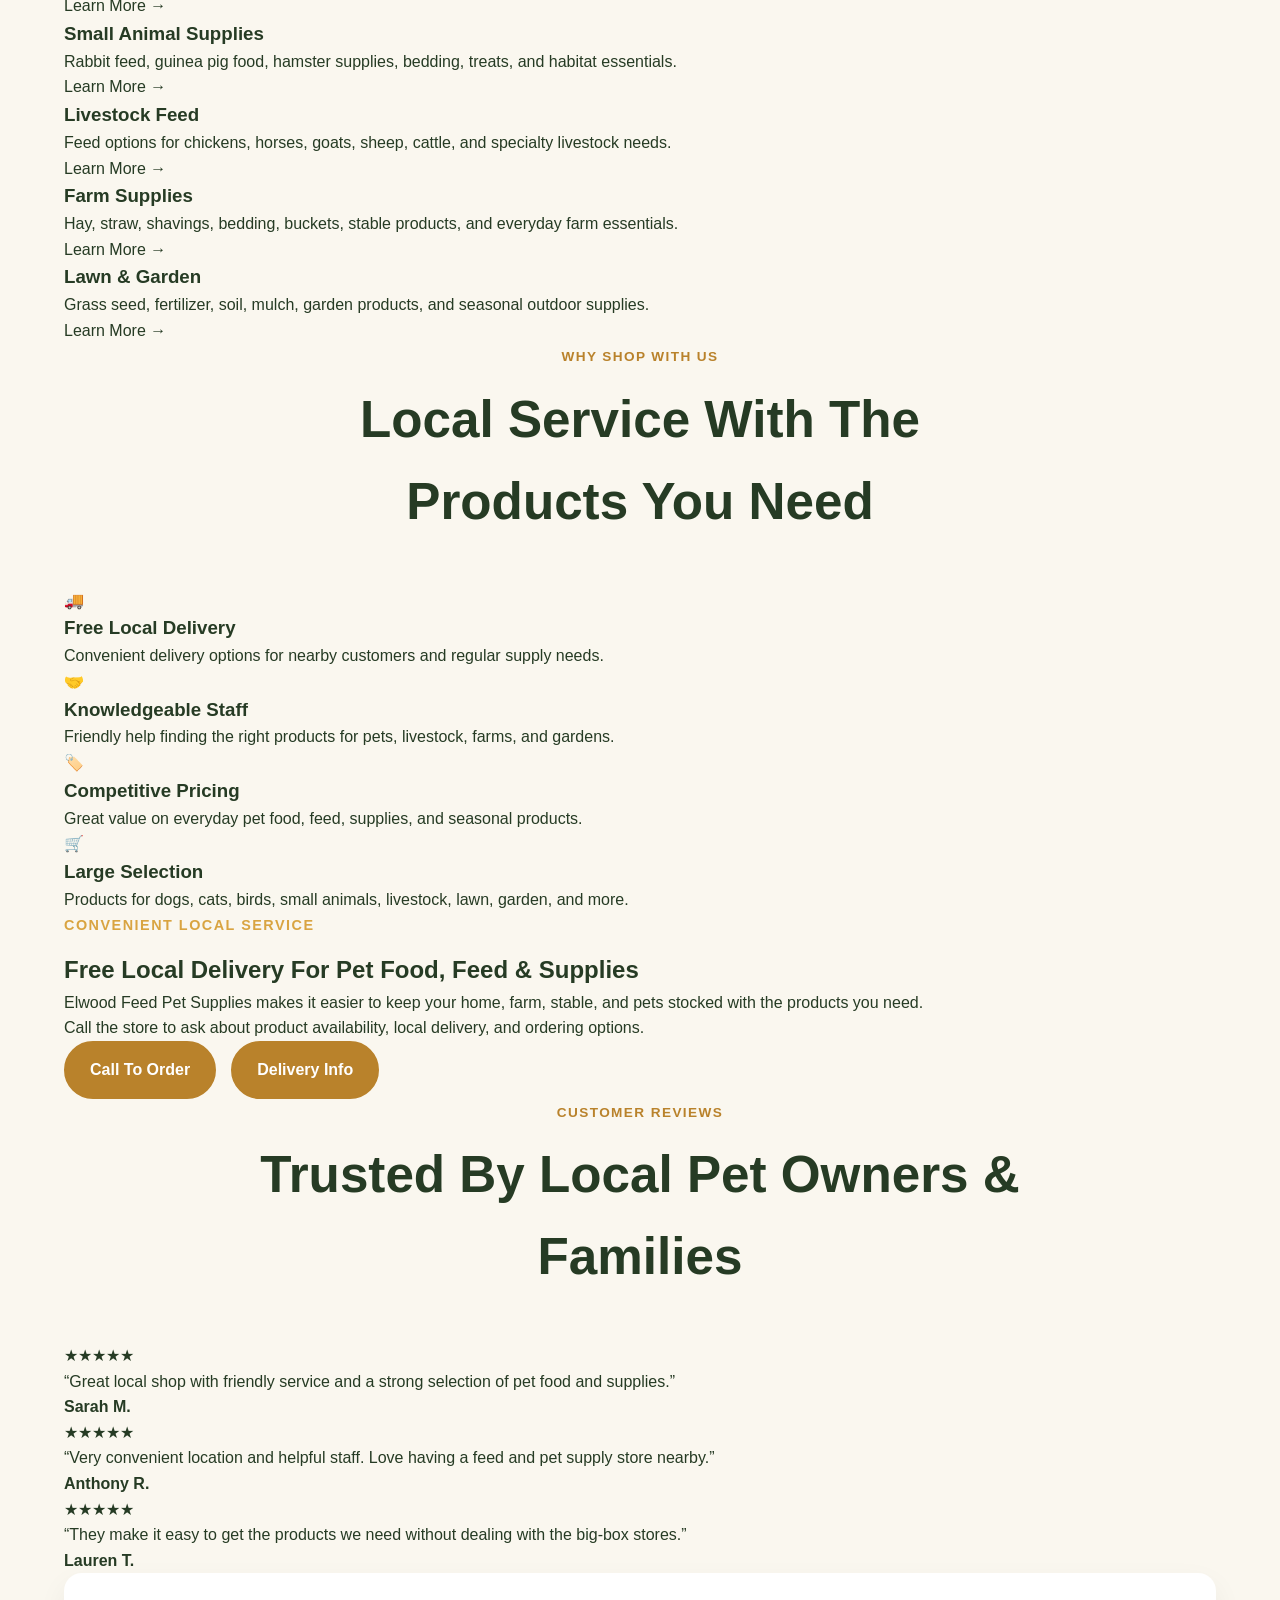
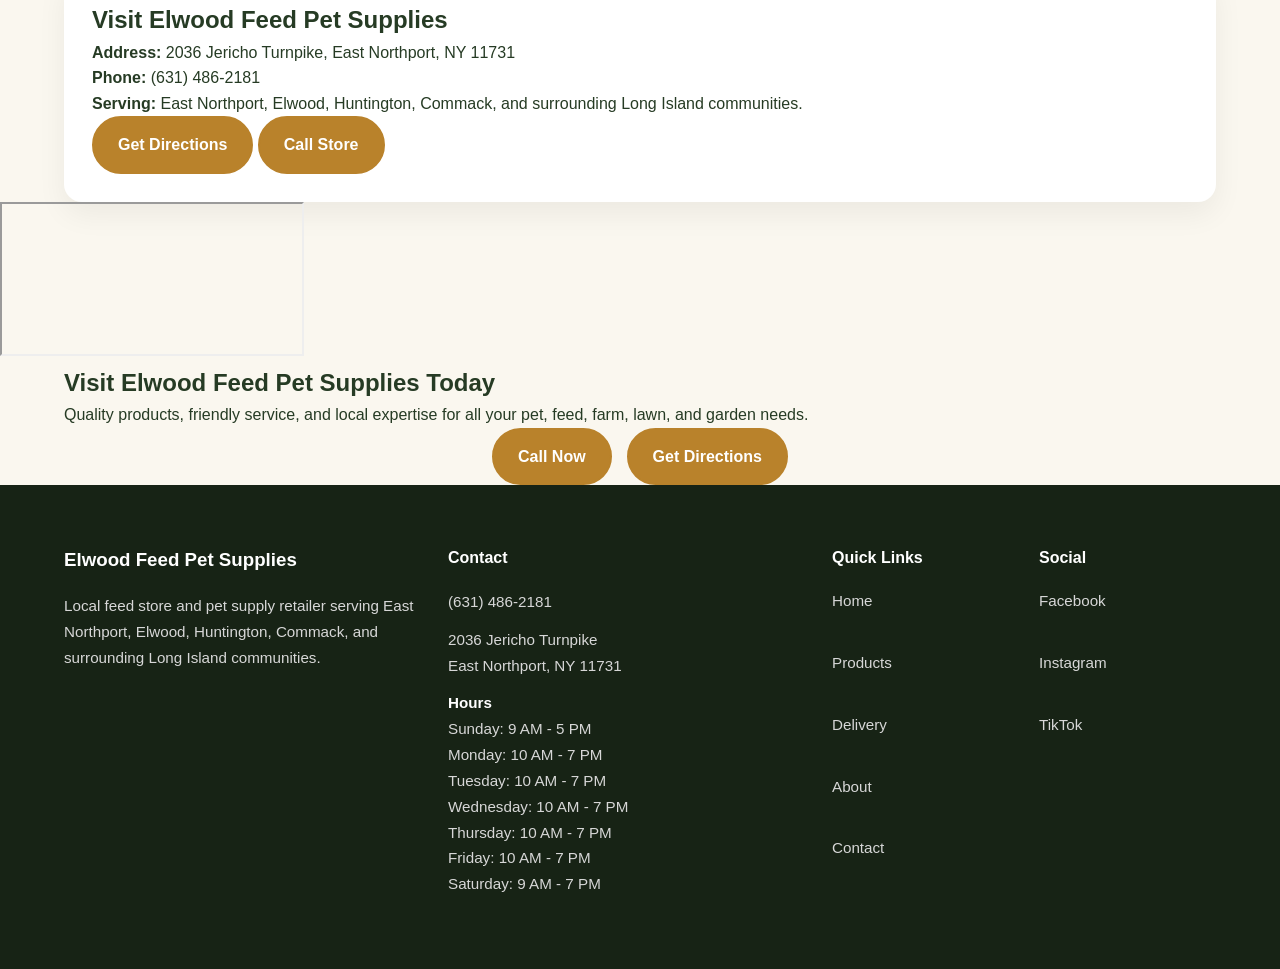
==== commit 3ec16768: "index.html" ====
--- a/index.html
+++ b/index.html
@@ -7,509 +7,370 @@
 
   <meta name="description" content="Elwood Feed Pet Supplies in East Northport, NY offers pet food, livestock feed, farm supplies, lawn and garden products, and free local delivery." />
 
-  <style>
-    * {
-      margin: 0;
-      padding: 0;
-      box-sizing: border-box;
-    }
-
-    html {
-      scroll-behavior: smooth;
-    }
-
-    body {
-      font-family: Arial, sans-serif;
-      background: #f7f5ef;
-      color: #1f2a1f;
-      line-height: 1.6;
-    }
-
-    a {
-      text-decoration: none;
-      color: inherit;
-    }
-
-    .container {
-      width: 90%;
-      max-width: 1200px;
-      margin: auto;
-    }
-
-    section {
-      padding: 80px 0;
-    }
-
-    .top-bar {
-      background: #263b24;
-      color: white;
-      padding: 10px 5%;
-      display: flex;
-      justify-content: space-between;
+<style>
+  * {
+    margin: 0;
+    padding: 0;
+    box-sizing: border-box;
+  }
+
+  body {
+    font-family: Arial, Helvetica, sans-serif;
+    color: #263b24;
+    background: #faf7ef;
+    line-height: 1.6;
+  }
+
+  a {
+    text-decoration: none;
+    color: inherit;
+  }
+
+  .container {
+    width: 90%;
+    max-width: 1200px;
+    margin: 0 auto;
+  }
+
+  .navbar {
+    background: #263b24;
+    padding: 18px 0;
+    position: sticky;
+    top: 0;
+    z-index: 1000;
+    box-shadow: 0 8px 25px rgba(0,0,0,0.15);
+  }
+
+  .nav-container {
+    display: flex;
+    justify-content: space-between;
+    align-items: center;
+  }
+
+  .logo {
+    color: white;
+    font-size: 1.45rem;
+    font-weight: 900;
+  }
+
+  .nav-links {
+    display: flex;
+    gap: 26px;
+    align-items: center;
+  }
+
+  .nav-links a {
+    color: white;
+    font-weight: 700;
+    font-size: 0.95rem;
+  }
+
+  .nav-links a:hover,
+  .nav-links a.active {
+    color: #d9a441;
+  }
+
+  .hero {
+    min-height: 68vh;
+    padding: 125px 0;
+    display: flex;
+    align-items: center;
+    color: white;
+    background:
+      linear-gradient(90deg, rgba(30,50,28,0.94), rgba(30,50,28,0.55)),
+      url('https://images.unsplash.com/photo-1589924691995-400dc9ecc119?auto=format&fit=crop&w=1800&q=80') center/cover no-repeat;
+  }
+
+  .hero-content {
+    max-width: 760px;
+  }
+
+  .eyebrow {
+    display: inline-block;
+    color: #d9a441;
+    font-weight: 900;
+    text-transform: uppercase;
+    letter-spacing: 1.5px;
+    margin-bottom: 14px;
+    font-size: 0.9rem;
+  }
+
+  .hero h1 {
+    font-size: clamp(2.4rem, 5vw, 4.8rem);
+    line-height: 1.08;
+    margin-bottom: 22px;
+  }
+
+  .hero p {
+    font-size: 1.15rem;
+    max-width: 680px;
+    margin-bottom: 30px;
+    color: #f2efe6;
+  }
+
+  .btn-group {
+    display: flex;
+    gap: 15px;
+    flex-wrap: wrap;
+  }
+
+  .btn {
+    display: inline-block;
+    background: #b9822b;
+    color: white;
+    padding: 14px 24px;
+    border-radius: 999px;
+    font-weight: 900;
+    border: 2px solid #b9822b;
+  }
+
+  .btn:hover {
+    background: #a36f20;
+    border-color: #a36f20;
+  }
+
+  .btn-outline {
+    background: transparent;
+    color: white;
+    border: 2px solid white;
+  }
+
+  .btn-outline:hover {
+    background: white;
+    color: #263b24;
+  }
+
+  .section {
+    padding: 80px 0;
+  }
+
+  .section-title {
+    text-align: center;
+    max-width: 780px;
+    margin: 0 auto 45px;
+  }
+
+  .section-title span {
+    color: #b9822b;
+    font-weight: 900;
+    text-transform: uppercase;
+    letter-spacing: 1.4px;
+    font-size: 0.85rem;
+  }
+
+  .section-title h2 {
+    font-size: clamp(2rem, 4vw, 3.2rem);
+    margin: 10px 0 15px;
+    color: #263b24;
+  }
+
+  .section-title p {
+    color: #5a5a5a;
+    font-size: 1.05rem;
+  }
+
+  .info-strip {
+    background: #f3ead7;
+    padding: 38px 0;
+  }
+
+  .info-grid {
+    display: grid;
+    grid-template-columns: repeat(3, 1fr);
+    gap: 24px;
+    text-align: center;
+  }
+
+  .info-box {
+    background: white;
+    border-radius: 18px;
+    padding: 28px;
+    box-shadow: 0 12px 30px rgba(0,0,0,0.06);
+  }
+
+  .info-box h3 {
+    margin-bottom: 8px;
+    color: #263b24;
+  }
+
+  .filter-buttons {
+    display: flex;
+    justify-content: center;
+    gap: 14px;
+    flex-wrap: wrap;
+    margin-bottom: 45px;
+  }
+
+  .filter-btn {
+    padding: 13px 24px;
+    border-radius: 999px;
+    border: 2px solid #b9822b;
+    background: white;
+    color: #263b24;
+    font-weight: 900;
+    cursor: pointer;
+    font-size: 0.95rem;
+  }
+
+  .filter-btn.active,
+  .filter-btn:hover {
+    background: #b9822b;
+    color: white;
+  }
+
+  .product-grid {
+    display: grid;
+    grid-template-columns: repeat(3, 1fr);
+    gap: 26px;
+  }
+
+  .product-card {
+    background: white;
+    border-radius: 22px;
+    padding: 30px;
+    box-shadow: 0 15px 40px rgba(0,0,0,0.08);
+    border: 1px solid #eee3cf;
+  }
+
+  .product-card:hover {
+    transform: translateY(-4px);
+    box-shadow: 0 18px 50px rgba(0,0,0,0.12);
+  }
+
+  .animal-tag {
+    display: inline-block;
+    padding: 7px 14px;
+    border-radius: 999px;
+    background: #f3ead7;
+    color: #8a5a17;
+    font-weight: 900;
+    font-size: 0.8rem;
+    margin-bottom: 18px;
+  }
+
+  .product-card h3 {
+    font-size: 1.35rem;
+    margin-bottom: 10px;
+    color: #263b24;
+  }
+
+  .product-card p {
+    color: #5b5b5b;
+    margin-bottom: 18px;
+  }
+
+  .product-type {
+    font-weight: 900;
+    color: #b9822b;
+    font-size: 0.95rem;
+  }
+
+  .alt-section {
+    background: #263b24;
+    color: white;
+  }
+
+  .alt-section .section-title h2,
+  .alt-section .section-title p {
+    color: white;
+  }
+
+  footer {
+    background: #172315;
+    color: white;
+    padding: 60px 0;
+  }
+
+.footer-grid {
+  display: grid;
+  grid-template-columns: 2fr 2fr 1fr 1fr;
+  gap: 30px;
+  align-items: start;
+}
+
+  footer h3,
+  footer h4 {
+    color: white;
+    margin-bottom: 18px;
+    font-weight: 800;
+  }
+
+  footer p {
+    color: #d7d7d7;
+    line-height: 1.7;
+    margin-bottom: 12px;
+    font-size: 0.95rem;
+  }
+
+  footer a {
+    color: #d7d7d7;
+    display: block;
+    margin-bottom: 12px;
+    font-size: 0.95rem;
+  }
+
+  footer a:hover {
+    color: #d9a441;
+  }
+
+  footer strong {
+    color: white;
+  }
+
+  @media (max-width: 1000px) {
+    .footer-grid {
+      grid-template-columns: 1fr 1fr;
+      gap: 40px;
+    }
+  }
+
+  @media (max-width: 900px) {
+    .nav-container {
+      flex-direction: column;
+      gap: 14px;
+    }
+
+    .nav-links {
       flex-wrap: wrap;
-      gap: 12px;
-      font-size: 0.92rem;
-    }
-
-    .top-bar a {
-      color: #f3d36b;
-      font-weight: 700;
-    }
-
-    nav {
-      position: sticky;
-      top: 0;
-      z-index: 1000;
-      background: rgba(255, 255, 255, 0.96);
-      backdrop-filter: blur(10px);
-      box-shadow: 0 6px 20px rgba(0,0,0,0.08);
-    }
-
-    .nav-inner {
-      width: 90%;
-      max-width: 1200px;
-      margin: auto;
-      padding: 18px 0;
-      display: flex;
-      align-items: center;
-      justify-content: space-between;
-    }
-
-    .logo {
-      font-size: 1.45rem;
-      font-weight: 900;
-      color: #263b24;
-    }
-
-    .logo span {
-      color: #b9822b;
-    }
-
-    .nav-links {
-      display: flex;
-      align-items: center;
-      gap: 24px;
-      font-weight: 700;
-      color: #263b24;
-    }
-
-    .nav-links a:hover {
-      color: #b9822b;
-    }
-
-    .nav-cta {
-      background: #b9822b;
-      color: white !important;
-      padding: 11px 18px;
-      border-radius: 999px;
-      box-shadow: 0 8px 20px rgba(185,130,43,0.25);
+      justify-content: center;
+      gap: 16px;
+    }
+
+    .product-grid,
+    .info-grid {
+      grid-template-columns: repeat(2, 1fr);
     }
 
     .hero {
-      min-height: 82vh;
-      display: flex;
-      align-items: center;
-      color: white;
-      background:
-        linear-gradient(90deg, rgba(30,50,28,0.92), rgba(30,50,28,0.45)),
-        url("https://images.unsplash.com/photo-1601758124510-52d02ddb7cbd?auto=format&fit=crop&w=1800&q=80") center/cover no-repeat;
-    }
-
-    .hero-content {
-      max-width: 760px;
-    }
-
-    .eyebrow {
-      color: #f3d36b;
-      text-transform: uppercase;
-      letter-spacing: 2px;
-      font-weight: 900;
-      font-size: 0.85rem;
-      margin-bottom: 16px;
+      min-height: auto;
+      padding: 100px 0;
+    }
+  }
+
+  @media (max-width: 600px) {
+    .product-grid,
+    .info-grid,
+    .footer-grid {
+      grid-template-columns: 1fr;
     }
 
     .hero h1 {
-      font-size: clamp(2.8rem, 6vw, 5.2rem);
-      line-height: 1;
-      margin-bottom: 24px;
+      font-size: 2.45rem;
     }
 
     .hero p {
-      font-size: 1.18rem;
-      color: #f3f4f0;
-      margin-bottom: 32px;
-      max-width: 680px;
-    }
-
-    .btn-group {
-      display: flex;
-      flex-wrap: wrap;
-      gap: 14px;
-    }
-
-    .btn {
-      display: inline-block;
-      padding: 15px 24px;
-      border-radius: 999px;
-      font-weight: 900;
-      transition: 0.3s ease;
-    }
-
-    .btn-primary {
-      background: #f3d36b;
-      color: #263b24;
-    }
-
-    .btn-secondary {
-      background: white;
-      color: #263b24;
-    }
-
-    .btn:hover {
-      transform: translateY(-3px);
-    }
-
-    .quick-contact {
-      background: white;
-      padding: 35px 0;
-    }
-
-    .contact-grid {
-      display: grid;
-      grid-template-columns: repeat(4, 1fr);
-      gap: 18px;
-    }
-
-    .contact-card {
-      background: #f7f5ef;
-      padding: 24px;
-      border-radius: 18px;
-      border: 1px solid #e6dfcf;
-      box-shadow: 0 10px 25px rgba(0,0,0,0.05);
-      transition: 0.3s ease;
-    }
-
-    .contact-card:hover {
-      transform: translateY(-5px);
-      box-shadow: 0 16px 35px rgba(0,0,0,0.09);
-    }
-
-    .contact-card .icon {
-      font-size: 1.8rem;
-      margin-bottom: 8px;
-    }
-
-    .contact-card h3 {
-      color: #263b24;
-      margin-bottom: 5px;
-    }
-
-    .contact-card p {
-      color: #5f6f58;
-      font-size: 0.95rem;
-    }
-
-    .section-title {
-      max-width: 780px;
-      margin: 0 auto 55px;
-      text-align: center;
-    }
-
-    .section-title span {
-      color: #b9822b;
-      text-transform: uppercase;
-      letter-spacing: 2px;
-      font-weight: 900;
-      font-size: 0.85rem;
-    }
-
-    .section-title h2 {
-      font-size: clamp(2rem, 4vw, 3.2rem);
-      color: #263b24;
-      margin-top: 10px;
-      line-height: 1.1;
-    }
-
-    .section-title p {
-      color: #5f6f58;
-      margin-top: 14px;
-      font-size: 1.05rem;
-    }
-
-    .categories {
-      background: #f7f5ef;
-    }
-
-    .category-grid {
-      display: grid;
-      grid-template-columns: repeat(3, 1fr);
-      gap: 24px;
-    }
-
-    .category-card {
-      background: white;
-      border-radius: 24px;
-      overflow: hidden;
-      box-shadow: 0 14px 35px rgba(0,0,0,0.08);
-      transition: 0.3s ease;
-      border: 1px solid #e6dfcf;
-    }
-
-    .category-card:hover {
-      transform: translateY(-7px);
-      box-shadow: 0 22px 50px rgba(0,0,0,0.12);
-    }
-
-    .category-img {
-      height: 220px;
-      background-size: cover;
-      background-position: center;
-    }
-
-    .category-content {
-      padding: 26px;
-    }
-
-    .category-content h3 {
-      color: #263b24;
-      margin-bottom: 10px;
-      font-size: 1.35rem;
-    }
-
-    .category-content p {
-      color: #5f6f58;
-      margin-bottom: 18px;
-    }
-
-    .small-link {
-      color: #b9822b;
-      font-weight: 900;
-    }
-
-    .why {
-      background: white;
-    }
-
-    .why-grid {
-      display: grid;
-      grid-template-columns: repeat(4, 1fr);
-      gap: 22px;
-    }
-
-    .why-card {
-      background: #f7f5ef;
-      padding: 30px;
-      border-radius: 22px;
-      border: 1px solid #e6dfcf;
-      text-align: center;
-    }
-
-    .why-card .icon {
-      font-size: 2.2rem;
-      margin-bottom: 14px;
-    }
-
-    .why-card h3 {
-      color: #263b24;
-      margin-bottom: 10px;
-    }
-
-    .why-card p {
-      color: #5f6f58;
-    }
-
-    .delivery {
-      background: #263b24;
-      color: white;
-    }
-
-    .split {
-      display: grid;
-      grid-template-columns: 1fr 1fr;
-      gap: 55px;
-      align-items: center;
-    }
-
-    .split h2 {
-      font-size: clamp(2rem, 4vw, 3rem);
-      line-height: 1.1;
-      margin-bottom: 20px;
-    }
-
-    .split p {
-      color: #e7eadf;
-      margin-bottom: 18px;
-    }
-
-    .delivery-img {
-      min-height: 450px;
-      border-radius: 28px;
-      background:
-        linear-gradient(rgba(0,0,0,0.1), rgba(0,0,0,0.1)),
-        url("https://images.unsplash.com/photo-1589923188900-85dae523342b?auto=format&fit=crop&w=1400&q=80") center/cover no-repeat;
-      box-shadow: 0 18px 45px rgba(0,0,0,0.22);
-    }
-
-    .reviews {
-      background: #f7f5ef;
-    }
-
-    .review-grid {
-      display: grid;
-      grid-template-columns: repeat(3, 1fr);
-      gap: 24px;
-    }
-
-    .review-card {
-      background: white;
-      padding: 30px;
-      border-radius: 22px;
-      border: 1px solid #e6dfcf;
-      box-shadow: 0 12px 30px rgba(0,0,0,0.06);
-    }
-
-    .stars {
-      color: #b9822b;
-      font-size: 1.2rem;
-      margin-bottom: 12px;
-    }
-
-    .review-card p {
-      color: #5f6f58;
-      margin-bottom: 16px;
-    }
-
-    .review-card strong {
-      color: #263b24;
-    }
-
-    .store-info {
-      background: white;
-    }
-
-    .info-box {
-      background: #f7f5ef;
-      padding: 40px;
-      border-radius: 26px;
-      border: 1px solid #e6dfcf;
-      text-align: center;
-      max-width: 850px;
-      margin: auto;
-      box-shadow: 0 14px 35px rgba(0,0,0,0.06);
-    }
-
-    .info-box h2 {
-      color: #263b24;
-      font-size: 2.4rem;
-      margin-bottom: 15px;
-    }
-
-    .info-box p {
-      color: #5f6f58;
-      margin-bottom: 8px;
-      font-size: 1.08rem;
-    }
-
-    .info-buttons {
-      margin-top: 24px;
-      display: flex;
-      gap: 14px;
-      justify-content: center;
-      flex-wrap: wrap;
-    }
-
-    .map-section {
-      padding: 0;
-    }
-
-    iframe {
+      font-size: 1rem;
+    }
+
+    .filter-btn {
       width: 100%;
-      height: 430px;
-      border: 0;
-      display: block;
-    }
-
-    .cta {
-      background:
-        linear-gradient(90deg, rgba(38,59,36,0.94), rgba(38,59,36,0.72)),
-        url("https://images.unsplash.com/photo-1516467508483-a7212febe31a?auto=format&fit=crop&w=1800&q=80") center/cover no-repeat;
-      color: white;
-      text-align: center;
-    }
-
-    .cta h2 {
-      font-size: clamp(2.2rem, 5vw, 3.8rem);
-      margin-bottom: 16px;
-    }
-
-    .cta p {
-      max-width: 720px;
-      margin: 0 auto 30px;
-      color: #f3f4f0;
-      font-size: 1.1rem;
     }
 
     footer {
-      background: #172516;
-      color: #dfe7d8;
-      padding: 60px 0 30px;
-    }
-
-    .footer-grid {
-      display: grid;
-      grid-template-columns: 1.5fr 1fr 1fr 1fr;
-      gap: 35px;
-      margin-bottom: 35px;
-    }
-
-    footer h3,
-    footer h4 {
-      color: white;
-      margin-bottom: 16px;
-    }
-
-    footer p,
-    footer a {
-      color: #dfe7d8;
-      margin-bottom: 8px;
-      display: block;
-      font-size: 0.95rem;
-    }
-
-    footer a:hover {
-      color: #f3d36b;
-    }
-
-    .footer-bottom {
-      border-top: 1px solid rgba(255,255,255,0.15);
-      padding-top: 20px;
-      color: #aebca8;
-      font-size: 0.85rem;
-    }
-
-    @media (max-width: 950px) {
-      .nav-links {
-        display: none;
-      }
-
-      .contact-grid,
-      .category-grid,
-      .why-grid,
-      .review-grid,
-      .footer-grid,
-      .split {
-        grid-template-columns: 1fr;
-      }
-
-      .hero {
-        min-height: 75vh;
-      }
-
-      .delivery-img {
-        min-height: 330px;
-      }
-    }
-  </style>
+      padding: 45px 0;
+    }
+  }
+</style>
 </head>
 
 <body>
@@ -797,47 +658,68 @@
   </section>
 
   <footer>
-    <div class="container footer-grid">
-
-      <div>
-        <h3>Elwood Feed Pet Supplies</h3>
-        <p>
-          Local feed store and pet supply retailer serving East Northport,
-          Elwood, Huntington, Commack, and surrounding Long Island communities.
-        </p>
-      </div>
-
-      <div>
-        <h4>Contact</h4>
+  <div class="container footer-grid">
+
+    <div>
+      <h3>Elwood Feed Pet Supplies</h3>
+      <p>
+        Local feed store and pet supply retailer serving East Northport,
+        Elwood, Huntington, Commack, and surrounding Long Island communities.
+      </p>
+    </div>
+
+    <div>
+      <h4>Contact</h4>
+
+      <p>
         <a href="tel:6314862181">(631) 486-2181</a>
-        <a href="https://maps.google.com/?q=2036+Jericho+Turnpike+East+Northport+NY+11731" target="_blank">
-          2036 Jericho Turnpike<br>
-          East Northport, NY 11731
-        </a>
-      </div>
-
-      <div>
-        <h4>Quick Links</h4>
-        <a href="index.html">Home</a>
-        <a href="products.html">Products</a>
-        <a href="delivery.html">Delivery</a>
-        <a href="about.html">About</a>
-        <a href="contact.html">Contact</a>
-      </div>
-
-      <div>
-        <h4>Social</h4>
-        <a href="https://www.facebook.com/p/Elwood-Feed-Pet-Supplies-61580834076799/" target="_blank">Facebook</a>
-        <a href="https://instagram.com" target="_blank">Instagram</a>
-        <a href="https://www.tiktok.com/@elwoodfeedpetsupplies" target="_blank">TikTok</a>
-      </div>
-
-    </div>
-
-    <div class="container footer-bottom">
-      © 2026 Elwood Feed Pet Supplies. All rights reserved. Website demo created by Browne Digital Solutions.
-    </div>
-  </footer>
+      </p>
+
+      <p>
+        2036 Jericho Turnpike<br>
+        East Northport, NY 11731
+      </p>
+
+      <p style="margin-top:12px;">
+        <strong>Hours</strong><br>
+        Sunday: 9 AM - 5 PM<br>
+        Monday: 10 AM - 7 PM<br>
+        Tuesday: 10 AM - 7 PM<br>
+        Wednesday: 10 AM - 7 PM<br>
+        Thursday: 10 AM - 7 PM<br>
+        Friday: 10 AM - 7 PM<br>
+        Saturday: 9 AM - 7 PM
+      </p>
+    </div>
+
+    <div>
+      <h4>Quick Links</h4>
+
+      <a href="index.html">Home</a><br>
+      <a href="products.html">Products</a><br>
+      <a href="delivery.html">Delivery</a><br>
+      <a href="about.html">About</a><br>
+      <a href="contact.html">Contact</a>
+    </div>
+
+    <div>
+      <h4>Social</h4>
+
+      <a href="https://www.facebook.com/p/Elwood-Feed-Pet-Supplies-61580834076799/" target="_blank">
+        Facebook
+      </a><br>
+
+      <a href="https://www.instagram.com/elwoodfeedpetsupplies/" target="_blank">
+        Instagram
+      </a><br>
+
+      <a href="https://www.tiktok.com/@elwoodfeedpetsupplies" target="_blank">
+        TikTok
+      </a>
+    </div>
+
+  </div>
+</footer>
 
 </body>
 </html>
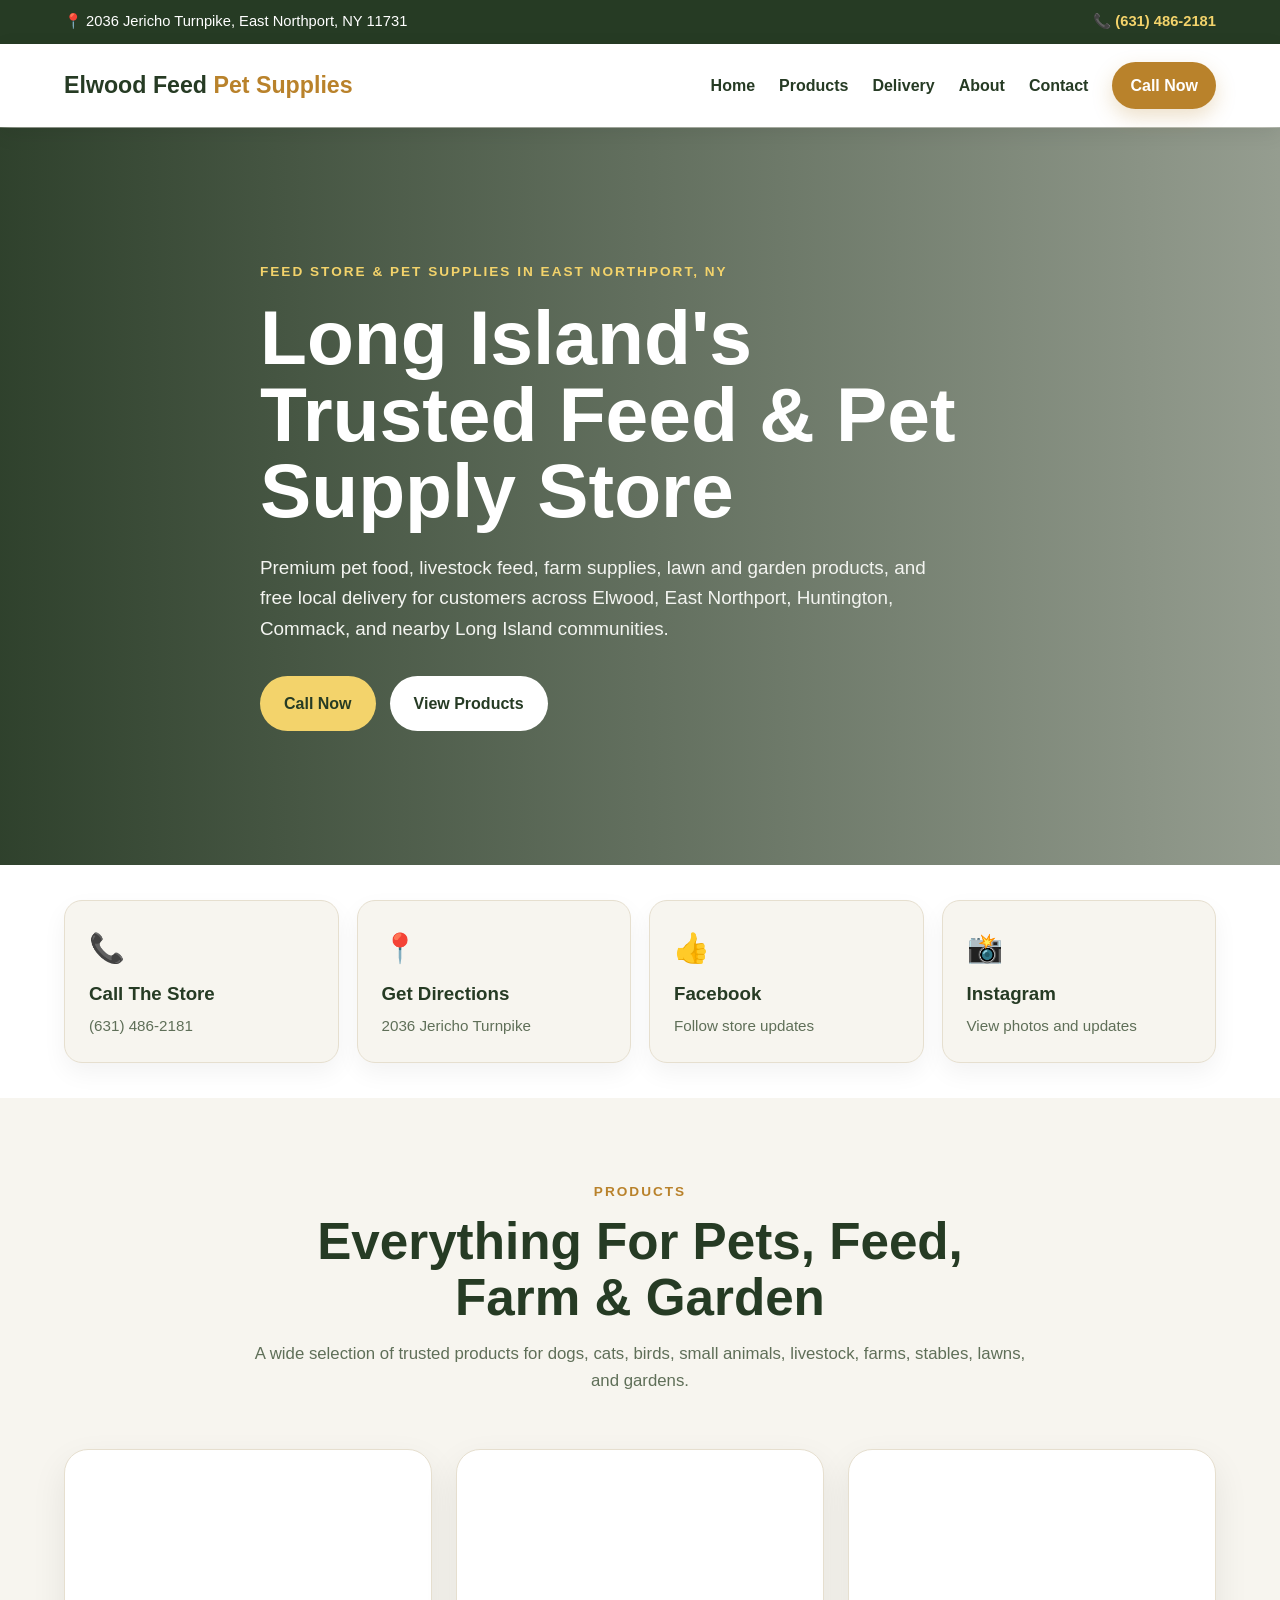
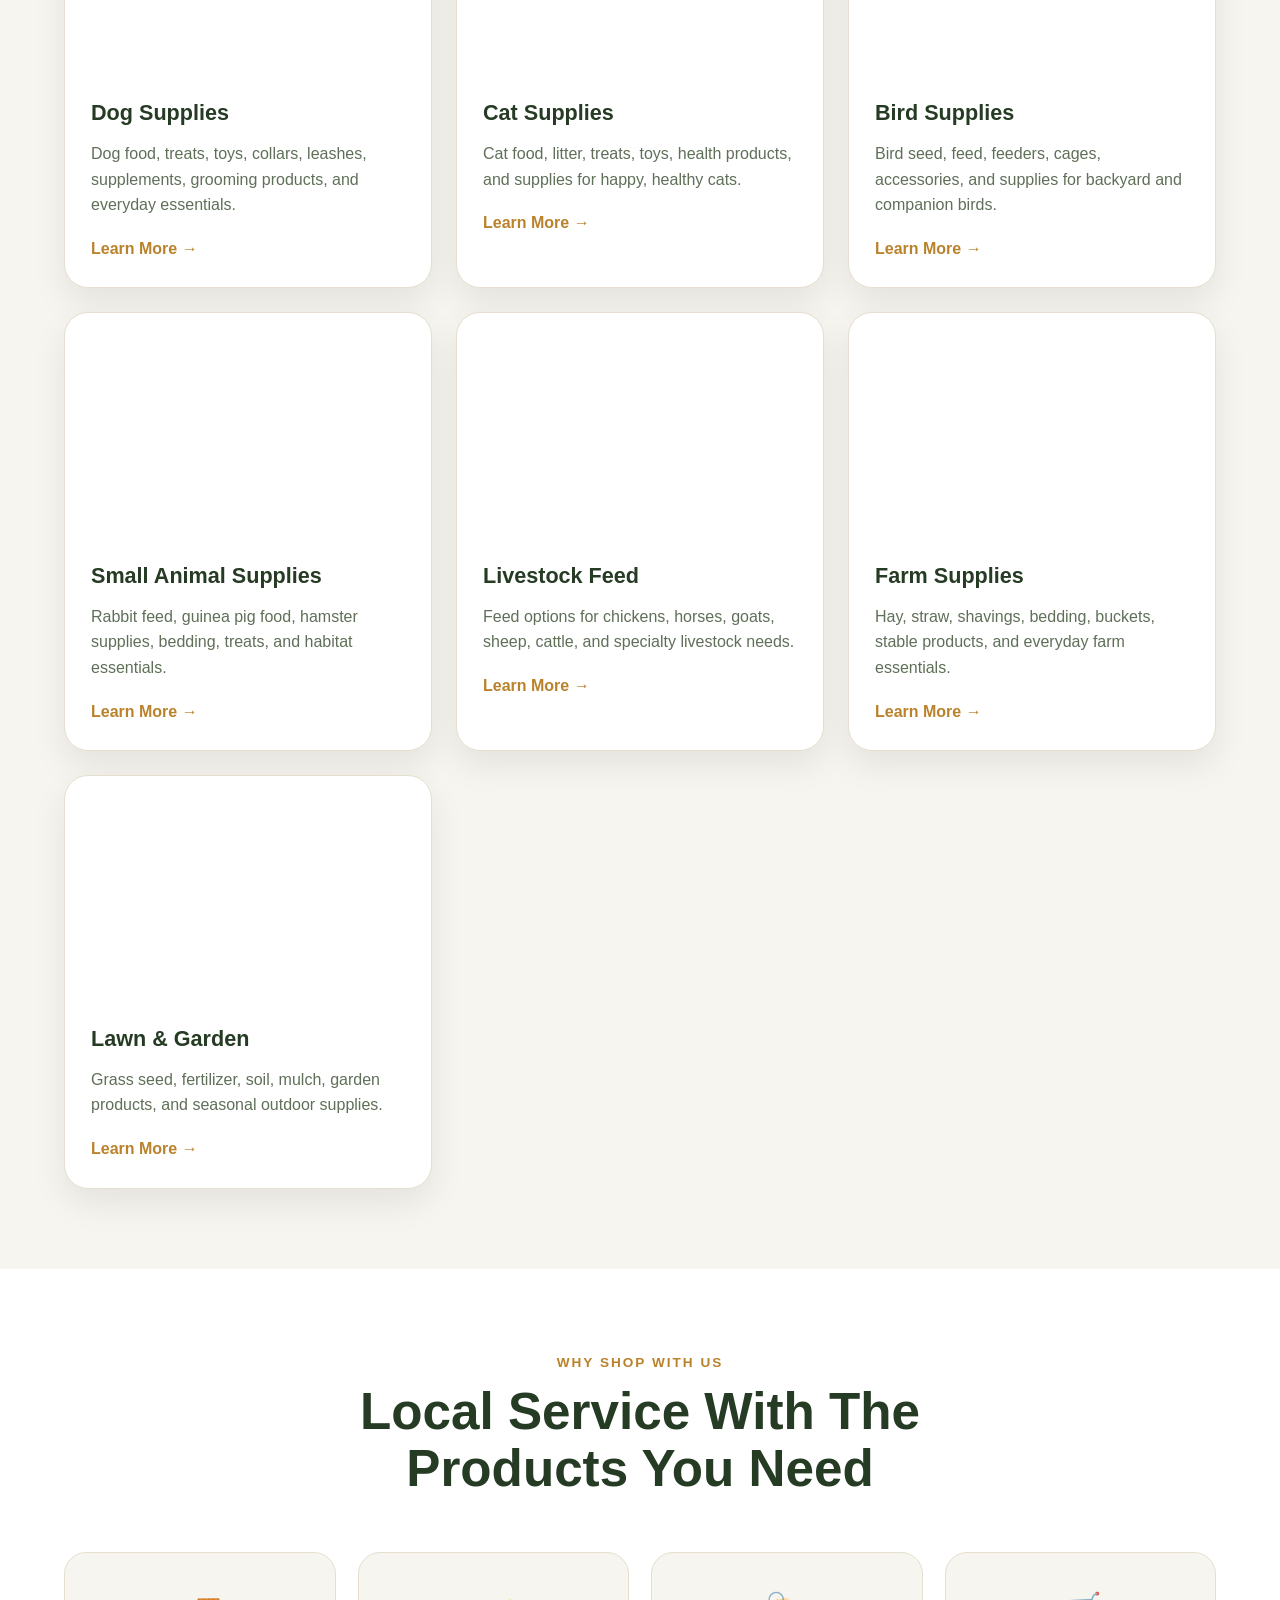
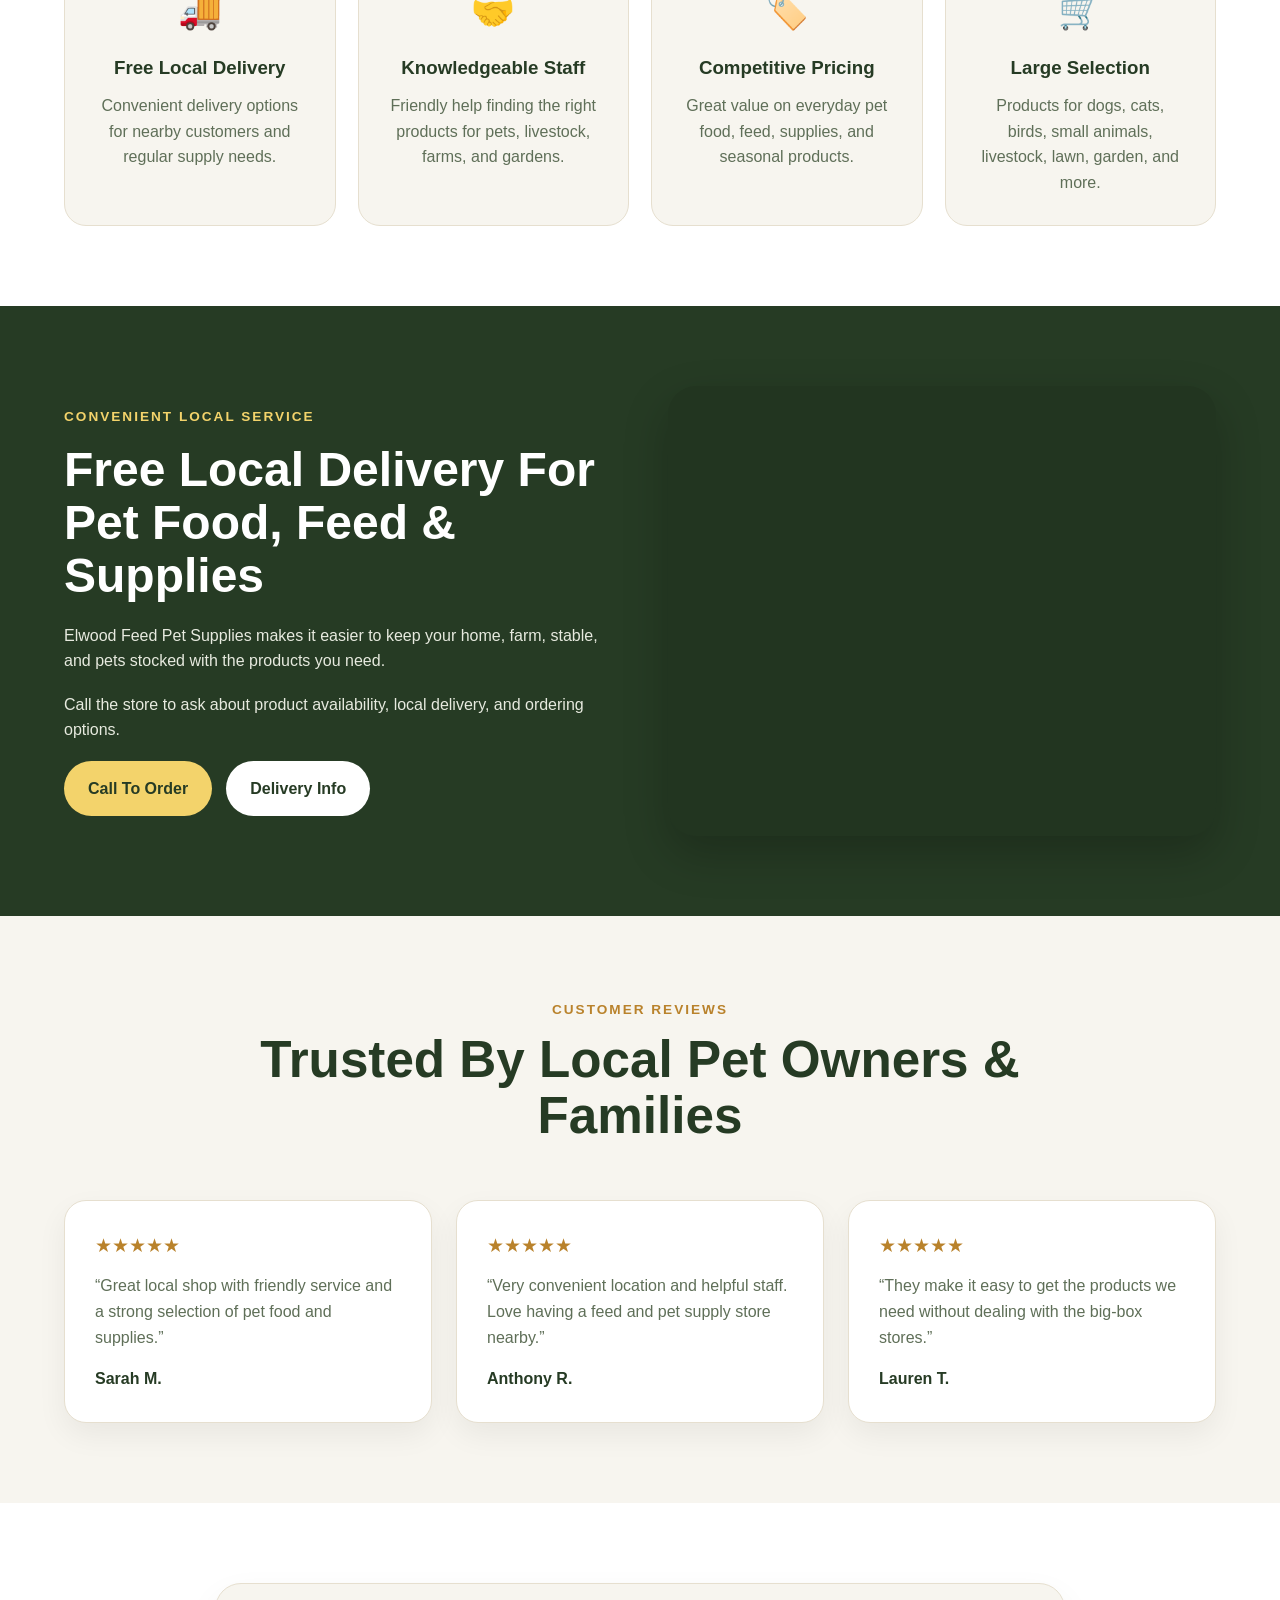
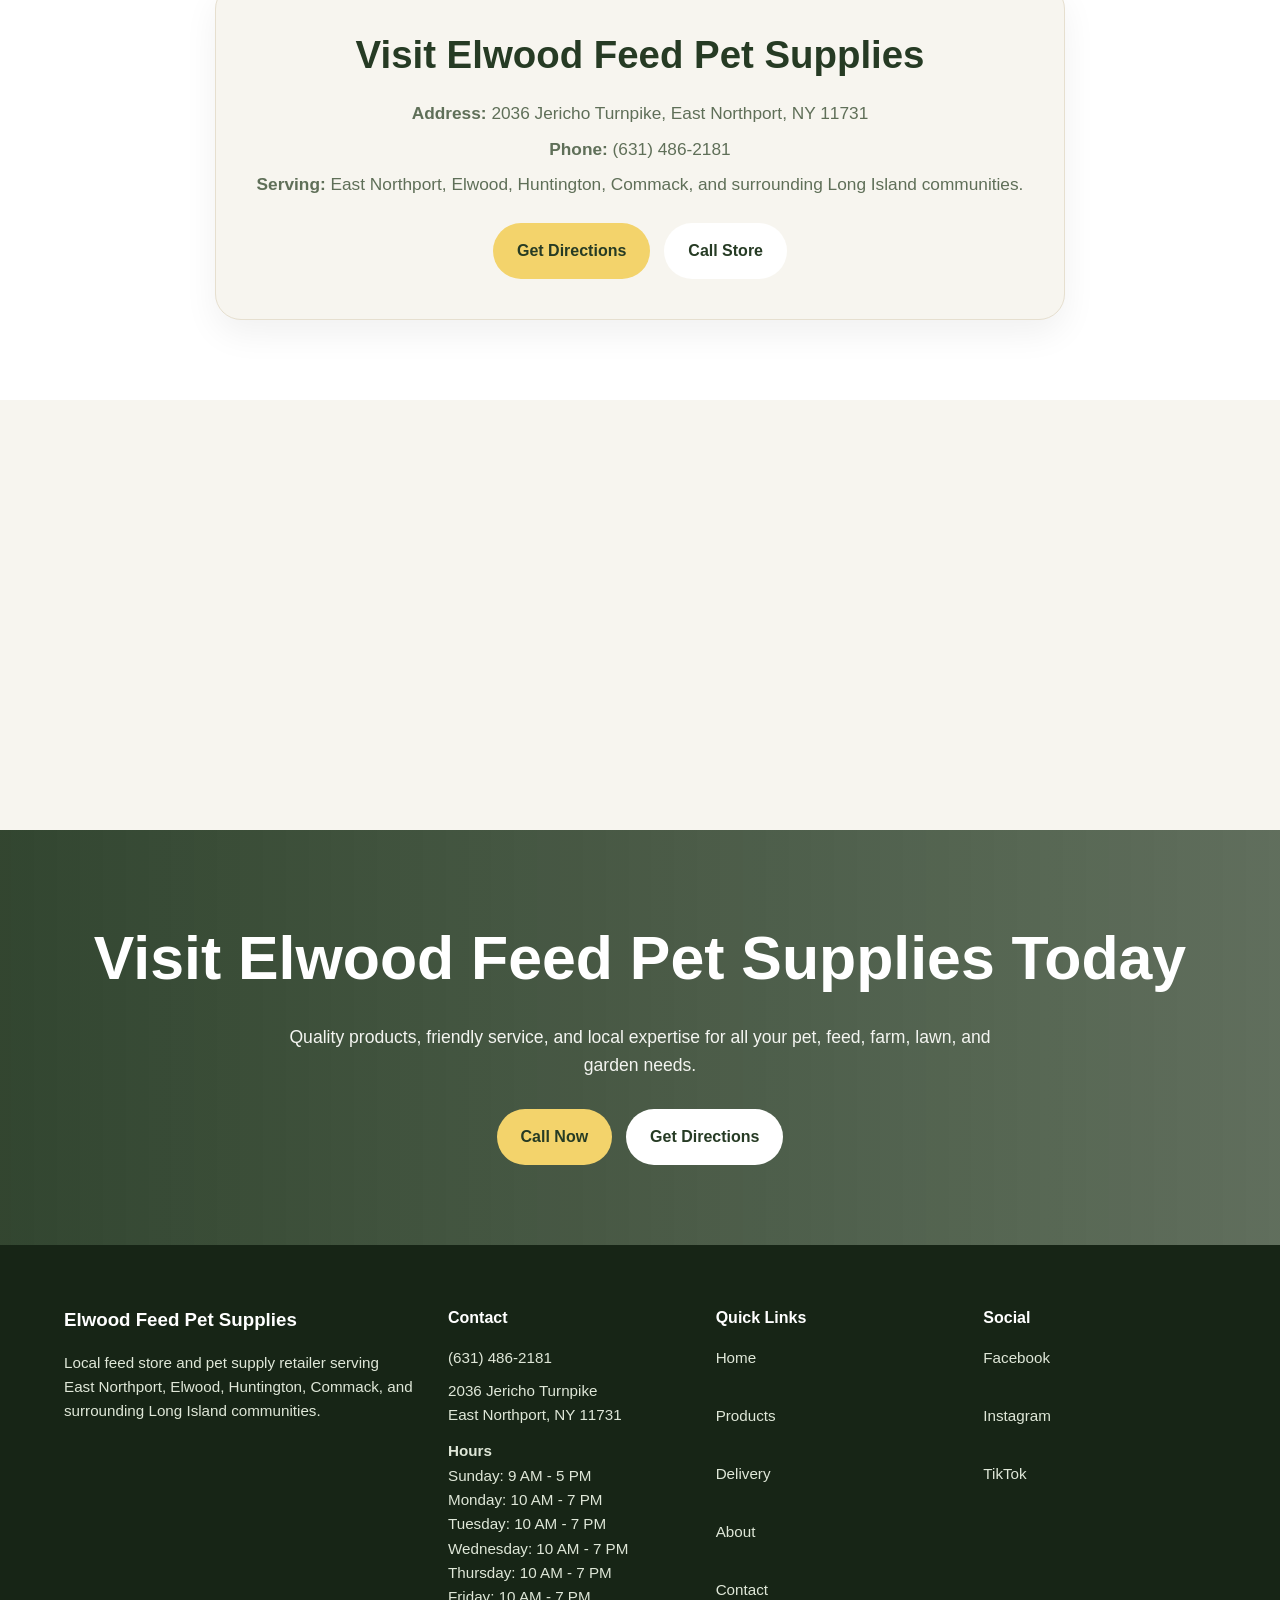
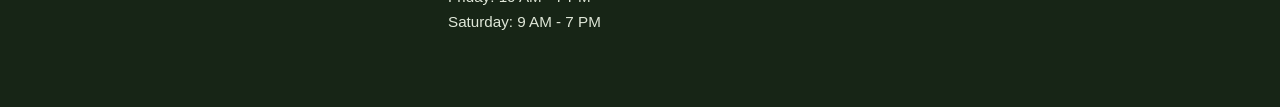
==== commit be054123: "index.html" ====
--- a/index.html
+++ b/index.html
@@ -7,370 +7,509 @@
 
   <meta name="description" content="Elwood Feed Pet Supplies in East Northport, NY offers pet food, livestock feed, farm supplies, lawn and garden products, and free local delivery." />
 
-<style>
-  * {
-    margin: 0;
-    padding: 0;
-    box-sizing: border-box;
-  }
-
-  body {
-    font-family: Arial, Helvetica, sans-serif;
-    color: #263b24;
-    background: #faf7ef;
-    line-height: 1.6;
-  }
-
-  a {
-    text-decoration: none;
-    color: inherit;
-  }
-
-  .container {
-    width: 90%;
-    max-width: 1200px;
-    margin: 0 auto;
-  }
-
-  .navbar {
-    background: #263b24;
-    padding: 18px 0;
-    position: sticky;
-    top: 0;
-    z-index: 1000;
-    box-shadow: 0 8px 25px rgba(0,0,0,0.15);
-  }
-
-  .nav-container {
-    display: flex;
-    justify-content: space-between;
-    align-items: center;
-  }
-
-  .logo {
-    color: white;
-    font-size: 1.45rem;
-    font-weight: 900;
-  }
-
-  .nav-links {
-    display: flex;
-    gap: 26px;
-    align-items: center;
-  }
-
-  .nav-links a {
-    color: white;
-    font-weight: 700;
-    font-size: 0.95rem;
-  }
-
-  .nav-links a:hover,
-  .nav-links a.active {
-    color: #d9a441;
-  }
-
-  .hero {
-    min-height: 68vh;
-    padding: 125px 0;
-    display: flex;
-    align-items: center;
-    color: white;
-    background:
-      linear-gradient(90deg, rgba(30,50,28,0.94), rgba(30,50,28,0.55)),
-      url('https://images.unsplash.com/photo-1589924691995-400dc9ecc119?auto=format&fit=crop&w=1800&q=80') center/cover no-repeat;
-  }
-
-  .hero-content {
-    max-width: 760px;
-  }
-
-  .eyebrow {
-    display: inline-block;
-    color: #d9a441;
-    font-weight: 900;
-    text-transform: uppercase;
-    letter-spacing: 1.5px;
-    margin-bottom: 14px;
-    font-size: 0.9rem;
-  }
-
-  .hero h1 {
-    font-size: clamp(2.4rem, 5vw, 4.8rem);
-    line-height: 1.08;
-    margin-bottom: 22px;
-  }
-
-  .hero p {
-    font-size: 1.15rem;
-    max-width: 680px;
-    margin-bottom: 30px;
-    color: #f2efe6;
-  }
-
-  .btn-group {
-    display: flex;
-    gap: 15px;
-    flex-wrap: wrap;
-  }
-
-  .btn {
-    display: inline-block;
-    background: #b9822b;
-    color: white;
-    padding: 14px 24px;
-    border-radius: 999px;
-    font-weight: 900;
-    border: 2px solid #b9822b;
-  }
-
-  .btn:hover {
-    background: #a36f20;
-    border-color: #a36f20;
-  }
-
-  .btn-outline {
-    background: transparent;
-    color: white;
-    border: 2px solid white;
-  }
-
-  .btn-outline:hover {
-    background: white;
-    color: #263b24;
-  }
-
-  .section {
-    padding: 80px 0;
-  }
-
-  .section-title {
-    text-align: center;
-    max-width: 780px;
-    margin: 0 auto 45px;
-  }
-
-  .section-title span {
-    color: #b9822b;
-    font-weight: 900;
-    text-transform: uppercase;
-    letter-spacing: 1.4px;
-    font-size: 0.85rem;
-  }
-
-  .section-title h2 {
-    font-size: clamp(2rem, 4vw, 3.2rem);
-    margin: 10px 0 15px;
-    color: #263b24;
-  }
-
-  .section-title p {
-    color: #5a5a5a;
-    font-size: 1.05rem;
-  }
-
-  .info-strip {
-    background: #f3ead7;
-    padding: 38px 0;
-  }
-
-  .info-grid {
-    display: grid;
-    grid-template-columns: repeat(3, 1fr);
-    gap: 24px;
-    text-align: center;
-  }
-
-  .info-box {
-    background: white;
-    border-radius: 18px;
-    padding: 28px;
-    box-shadow: 0 12px 30px rgba(0,0,0,0.06);
-  }
-
-  .info-box h3 {
-    margin-bottom: 8px;
-    color: #263b24;
-  }
-
-  .filter-buttons {
-    display: flex;
-    justify-content: center;
-    gap: 14px;
-    flex-wrap: wrap;
-    margin-bottom: 45px;
-  }
-
-  .filter-btn {
-    padding: 13px 24px;
-    border-radius: 999px;
-    border: 2px solid #b9822b;
-    background: white;
-    color: #263b24;
-    font-weight: 900;
-    cursor: pointer;
-    font-size: 0.95rem;
-  }
-
-  .filter-btn.active,
-  .filter-btn:hover {
-    background: #b9822b;
-    color: white;
-  }
-
-  .product-grid {
-    display: grid;
-    grid-template-columns: repeat(3, 1fr);
-    gap: 26px;
-  }
-
-  .product-card {
-    background: white;
-    border-radius: 22px;
-    padding: 30px;
-    box-shadow: 0 15px 40px rgba(0,0,0,0.08);
-    border: 1px solid #eee3cf;
-  }
-
-  .product-card:hover {
-    transform: translateY(-4px);
-    box-shadow: 0 18px 50px rgba(0,0,0,0.12);
-  }
-
-  .animal-tag {
-    display: inline-block;
-    padding: 7px 14px;
-    border-radius: 999px;
-    background: #f3ead7;
-    color: #8a5a17;
-    font-weight: 900;
-    font-size: 0.8rem;
-    margin-bottom: 18px;
-  }
-
-  .product-card h3 {
-    font-size: 1.35rem;
-    margin-bottom: 10px;
-    color: #263b24;
-  }
-
-  .product-card p {
-    color: #5b5b5b;
-    margin-bottom: 18px;
-  }
-
-  .product-type {
-    font-weight: 900;
-    color: #b9822b;
-    font-size: 0.95rem;
-  }
-
-  .alt-section {
-    background: #263b24;
-    color: white;
-  }
-
-  .alt-section .section-title h2,
-  .alt-section .section-title p {
-    color: white;
-  }
-
-  footer {
-    background: #172315;
-    color: white;
-    padding: 60px 0;
-  }
-
-.footer-grid {
-  display: grid;
-  grid-template-columns: 2fr 2fr 1fr 1fr;
-  gap: 30px;
-  align-items: start;
-}
-
-  footer h3,
-  footer h4 {
-    color: white;
-    margin-bottom: 18px;
-    font-weight: 800;
-  }
-
-  footer p {
-    color: #d7d7d7;
-    line-height: 1.7;
-    margin-bottom: 12px;
-    font-size: 0.95rem;
-  }
-
-  footer a {
-    color: #d7d7d7;
-    display: block;
-    margin-bottom: 12px;
-    font-size: 0.95rem;
-  }
-
-  footer a:hover {
-    color: #d9a441;
-  }
-
-  footer strong {
-    color: white;
-  }
-
-  @media (max-width: 1000px) {
+  <style>
+    * {
+      margin: 0;
+      padding: 0;
+      box-sizing: border-box;
+    }
+  
+    html {
+      scroll-behavior: smooth;
+    }
+
+    body {
+      font-family: Arial, sans-serif;
+      background: #f7f5ef;
+      color: #1f2a1f;
+      line-height: 1.6;
+    }
+
+    a {
+      text-decoration: none;
+      color: inherit;
+    }
+
+    .container {
+      width: 90%;
+      max-width: 1200px;
+      margin: auto;
+    }
+
+    section {
+      padding: 80px 0;
+    }
+
+    .top-bar {
+      background: #263b24;
+      color: white;
+      padding: 10px 5%;
+      display: flex;
+      justify-content: space-between;
+      flex-wrap: wrap;
+      gap: 12px;
+      font-size: 0.92rem;
+    }
+
+    .top-bar a {
+      color: #f3d36b;
+      font-weight: 700;
+    }
+
+    nav {
+      position: sticky;
+      top: 0;
+      z-index: 1000;
+      background: rgba(255, 255, 255, 0.96);
+      backdrop-filter: blur(10px);
+      box-shadow: 0 6px 20px rgba(0,0,0,0.08);
+    }
+
+    .nav-inner {
+      width: 90%;
+      max-width: 1200px;
+      margin: auto;
+      padding: 18px 0;
+      display: flex;
+      align-items: center;
+      justify-content: space-between;
+    }
+
+    .logo {
+      font-size: 1.45rem;
+      font-weight: 900;
+      color: #263b24;
+    }
+
+    .logo span {
+      color: #b9822b;
+    }
+
+    .nav-links {
+      display: flex;
+      align-items: center;
+      gap: 24px;
+      font-weight: 700;
+      color: #263b24;
+    }
+
+    .nav-links a:hover {
+      color: #b9822b;
+    }
+
+    .nav-cta {
+      background: #b9822b;
+      color: white !important;
+      padding: 11px 18px;
+      border-radius: 999px;
+      box-shadow: 0 8px 20px rgba(185,130,43,0.25);
+    }
+
+    .hero {
+      min-height: 82vh;
+      display: flex;
+      align-items: center;
+      color: white;
+      background:
+        linear-gradient(90deg, rgba(30,50,28,0.92), rgba(30,50,28,0.45)),
+        url("https://images.unsplash.com/photo-1601758124510-52d02ddb7cbd?auto=format&fit=crop&w=1800&q=80") center/cover no-repeat;
+    }
+
+    .hero-content {
+      max-width: 760px;
+    }
+
+    .eyebrow {
+      color: #f3d36b;
+      text-transform: uppercase;
+      letter-spacing: 2px;
+      font-weight: 900;
+      font-size: 0.85rem;
+      margin-bottom: 16px;
+    }
+
+    .hero h1 {
+      font-size: clamp(2.8rem, 6vw, 5.2rem);
+      line-height: 1;
+      margin-bottom: 24px;
+    }
+
+    .hero p {
+      font-size: 1.18rem;
+      color: #f3f4f0;
+      margin-bottom: 32px;
+      max-width: 680px;
+    }
+
+    .btn-group {
+      display: flex;
+      flex-wrap: wrap;
+      gap: 14px;
+    }
+
+    .btn {
+      display: inline-block;
+      padding: 15px 24px;
+      border-radius: 999px;
+      font-weight: 900;
+      transition: 0.3s ease;
+    }
+
+    .btn-primary {
+      background: #f3d36b;
+      color: #263b24;
+    }
+
+    .btn-secondary {
+      background: white;
+      color: #263b24;
+    }
+
+    .btn:hover {
+      transform: translateY(-3px);
+    }
+
+    .quick-contact {
+      background: white;
+      padding: 35px 0;
+    }
+
+    .contact-grid {
+      display: grid;
+      grid-template-columns: repeat(4, 1fr);
+      gap: 18px;
+    }
+
+    .contact-card {
+      background: #f7f5ef;
+      padding: 24px;
+      border-radius: 18px;
+      border: 1px solid #e6dfcf;
+      box-shadow: 0 10px 25px rgba(0,0,0,0.05);
+      transition: 0.3s ease;
+    }
+
+    .contact-card:hover {
+      transform: translateY(-5px);
+      box-shadow: 0 16px 35px rgba(0,0,0,0.09);
+    }
+
+    .contact-card .icon {
+      font-size: 1.8rem;
+      margin-bottom: 8px;
+    }
+
+    .contact-card h3 {
+      color: #263b24;
+      margin-bottom: 5px;
+    }
+
+    .contact-card p {
+      color: #5f6f58;
+      font-size: 0.95rem;
+    }
+
+    .section-title {
+      max-width: 780px;
+      margin: 0 auto 55px;
+      text-align: center;
+    }
+
+    .section-title span {
+      color: #b9822b;
+      text-transform: uppercase;
+      letter-spacing: 2px;
+      font-weight: 900;
+      font-size: 0.85rem;
+    }
+
+    .section-title h2 {
+      font-size: clamp(2rem, 4vw, 3.2rem);
+      color: #263b24;
+      margin-top: 10px;
+      line-height: 1.1;
+    }
+
+    .section-title p {
+      color: #5f6f58;
+      margin-top: 14px;
+      font-size: 1.05rem;
+    }
+
+    .categories {
+      background: #f7f5ef;
+    }
+
+    .category-grid {
+      display: grid;
+      grid-template-columns: repeat(3, 1fr);
+      gap: 24px;
+    }
+
+    .category-card {
+      background: white;
+      border-radius: 24px;
+      overflow: hidden;
+      box-shadow: 0 14px 35px rgba(0,0,0,0.08);
+      transition: 0.3s ease;
+      border: 1px solid #e6dfcf;
+    }
+
+    .category-card:hover {
+      transform: translateY(-7px);
+      box-shadow: 0 22px 50px rgba(0,0,0,0.12);
+    }
+
+    .category-img {
+      height: 220px;
+      background-size: cover;
+      background-position: center;
+    }
+
+    .category-content {
+      padding: 26px;
+    }
+
+    .category-content h3 {
+      color: #263b24;
+      margin-bottom: 10px;
+      font-size: 1.35rem;
+    }
+
+    .category-content p {
+      color: #5f6f58;
+      margin-bottom: 18px;
+    }
+
+    .small-link {
+      color: #b9822b;
+      font-weight: 900;
+    }
+
+    .why {
+      background: white;
+    }
+
+    .why-grid {
+      display: grid;
+      grid-template-columns: repeat(4, 1fr);
+      gap: 22px;
+    }
+
+    .why-card {
+      background: #f7f5ef;
+      padding: 30px;
+      border-radius: 22px;
+      border: 1px solid #e6dfcf;
+      text-align: center;
+    }
+
+    .why-card .icon {
+      font-size: 2.2rem;
+      margin-bottom: 14px;
+    }
+
+    .why-card h3 {
+      color: #263b24;
+      margin-bottom: 10px;
+    }
+
+    .why-card p {
+      color: #5f6f58;
+    }
+
+    .delivery {
+      background: #263b24;
+      color: white;
+    }
+
+    .split {
+      display: grid;
+      grid-template-columns: 1fr 1fr;
+      gap: 55px;
+      align-items: center;
+    }
+
+    .split h2 {
+      font-size: clamp(2rem, 4vw, 3rem);
+      line-height: 1.1;
+      margin-bottom: 20px;
+    }
+
+    .split p {
+      color: #e7eadf;
+      margin-bottom: 18px;
+    }
+
+    .delivery-img {
+      min-height: 450px;
+      border-radius: 28px;
+      background:
+        linear-gradient(rgba(0,0,0,0.1), rgba(0,0,0,0.1)),
+        url("https://images.unsplash.com/photo-1589923188900-85dae523342b?auto=format&fit=crop&w=1400&q=80") center/cover no-repeat;
+      box-shadow: 0 18px 45px rgba(0,0,0,0.22);
+    }
+
+    .reviews {
+      background: #f7f5ef;
+    }
+
+    .review-grid {
+      display: grid;
+      grid-template-columns: repeat(3, 1fr);
+      gap: 24px;
+    }
+
+    .review-card {
+      background: white;
+      padding: 30px;
+      border-radius: 22px;
+      border: 1px solid #e6dfcf;
+      box-shadow: 0 12px 30px rgba(0,0,0,0.06);
+    }
+
+    .stars {
+      color: #b9822b;
+      font-size: 1.2rem;
+      margin-bottom: 12px;
+    }
+
+    .review-card p {
+      color: #5f6f58;
+      margin-bottom: 16px;
+    }
+
+    .review-card strong {
+      color: #263b24;
+    }
+
+    .store-info {
+      background: white;
+    }
+
+    .info-box {
+      background: #f7f5ef;
+      padding: 40px;
+      border-radius: 26px;
+      border: 1px solid #e6dfcf;
+      text-align: center;
+      max-width: 850px;
+      margin: auto;
+      box-shadow: 0 14px 35px rgba(0,0,0,0.06);
+    }
+
+    .info-box h2 {
+      color: #263b24;
+      font-size: 2.4rem;
+      margin-bottom: 15px;
+    }
+
+    .info-box p {
+      color: #5f6f58;
+      margin-bottom: 8px;
+      font-size: 1.08rem;
+    }
+
+    .info-buttons {
+      margin-top: 24px;
+      display: flex;
+      gap: 14px;
+      justify-content: center;
+      flex-wrap: wrap;
+    }
+
+    .map-section {
+      padding: 0;
+    }
+
+    iframe {
+      width: 100%;
+      height: 430px;
+      border: 0;
+      display: block;
+    }
+
+    .cta {
+      background:
+        linear-gradient(90deg, rgba(38,59,36,0.94), rgba(38,59,36,0.72)),
+        url("https://images.unsplash.com/photo-1516467508483-a7212febe31a?auto=format&fit=crop&w=1800&q=80") center/cover no-repeat;
+      color: white;
+      text-align: center;
+    }
+
+    .cta h2 {
+      font-size: clamp(2.2rem, 5vw, 3.8rem);
+      margin-bottom: 16px;
+    }
+
+    .cta p {
+      max-width: 720px;
+      margin: 0 auto 30px;
+      color: #f3f4f0;
+      font-size: 1.1rem;
+    }
+
+    footer {
+      background: #172516;
+      color: #dfe7d8;
+      padding: 60px 0 30px;
+    }
+
     .footer-grid {
-      grid-template-columns: 1fr 1fr;
-      gap: 40px;
-    }
-  }
-
-  @media (max-width: 900px) {
-    .nav-container {
-      flex-direction: column;
-      gap: 14px;
-    }
-
-    .nav-links {
-      flex-wrap: wrap;
-      justify-content: center;
-      gap: 16px;
-    }
-
-    .product-grid,
-    .info-grid {
-      grid-template-columns: repeat(2, 1fr);
-    }
-
-    .hero {
-      min-height: auto;
-      padding: 100px 0;
-    }
-  }
-
-  @media (max-width: 600px) {
-    .product-grid,
-    .info-grid,
-    .footer-grid {
-      grid-template-columns: 1fr;
-    }
-
-    .hero h1 {
-      font-size: 2.45rem;
-    }
-
-    .hero p {
-      font-size: 1rem;
-    }
-
-    .filter-btn {
-      width: 100%;
-    }
-
-    footer {
-      padding: 45px 0;
-    }
-  }
-</style>
+      display: grid;
+      grid-template-columns: 1.5fr 1fr 1fr 1fr;
+      gap: 35px;
+      margin-bottom: 35px;
+    }
+
+    footer h3,
+    footer h4 {
+      color: white;
+      margin-bottom: 16px;
+    }
+
+    footer p,
+    footer a {
+      color: #dfe7d8;
+      margin-bottom: 8px;
+      display: block;
+      font-size: 0.95rem;
+    }
+
+    footer a:hover {
+      color: #f3d36b;
+    }
+
+    .footer-bottom {
+      border-top: 1px solid rgba(255,255,255,0.15);
+      padding-top: 20px;
+      color: #aebca8;
+      font-size: 0.85rem;
+    }
+
+    @media (max-width: 950px) {
+      .nav-links {
+        display: none;
+      }
+
+      .contact-grid,
+      .category-grid,
+      .why-grid,
+      .review-grid,
+      .footer-grid,
+      .split {
+        grid-template-columns: 1fr;
+      }
+
+      .hero {
+        min-height: 75vh;
+      }
+
+      .delivery-img {
+        min-height: 330px;
+      }
+    }
+  </style>
 </head>
 
 <body>
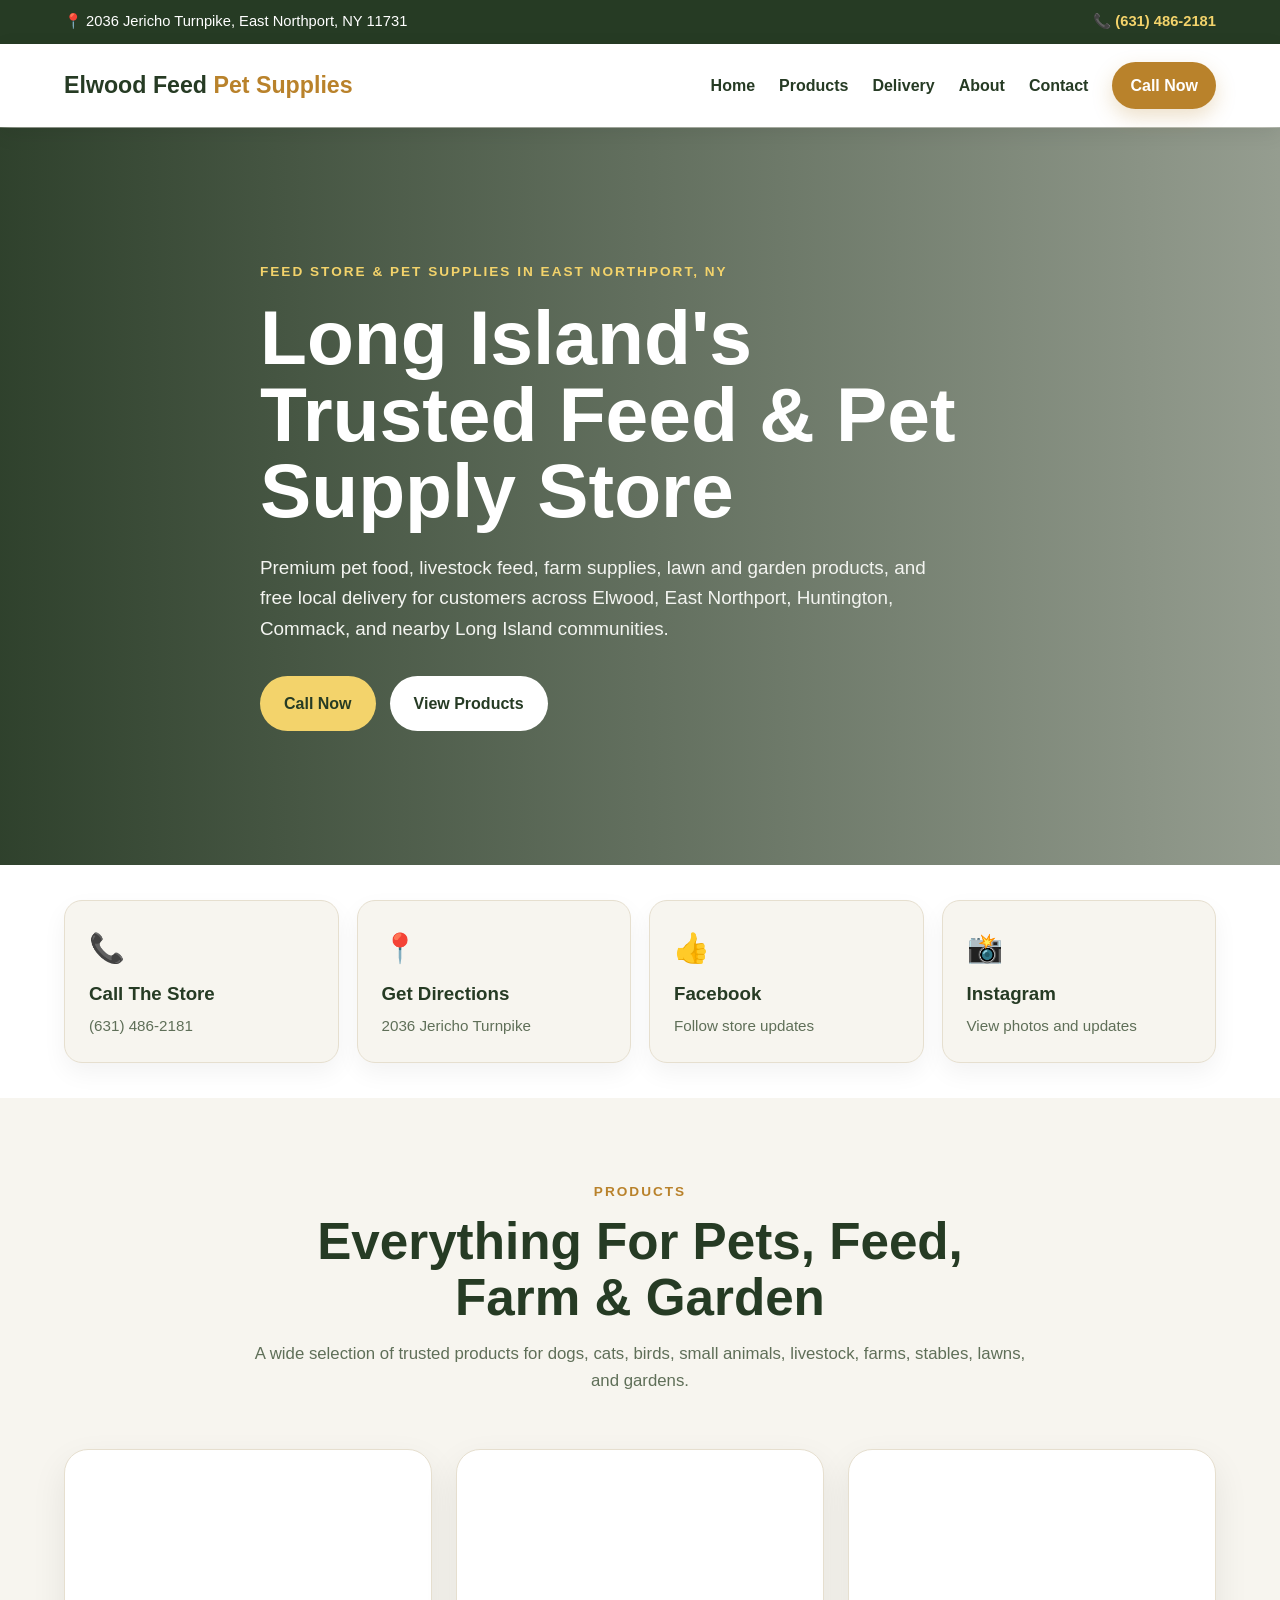
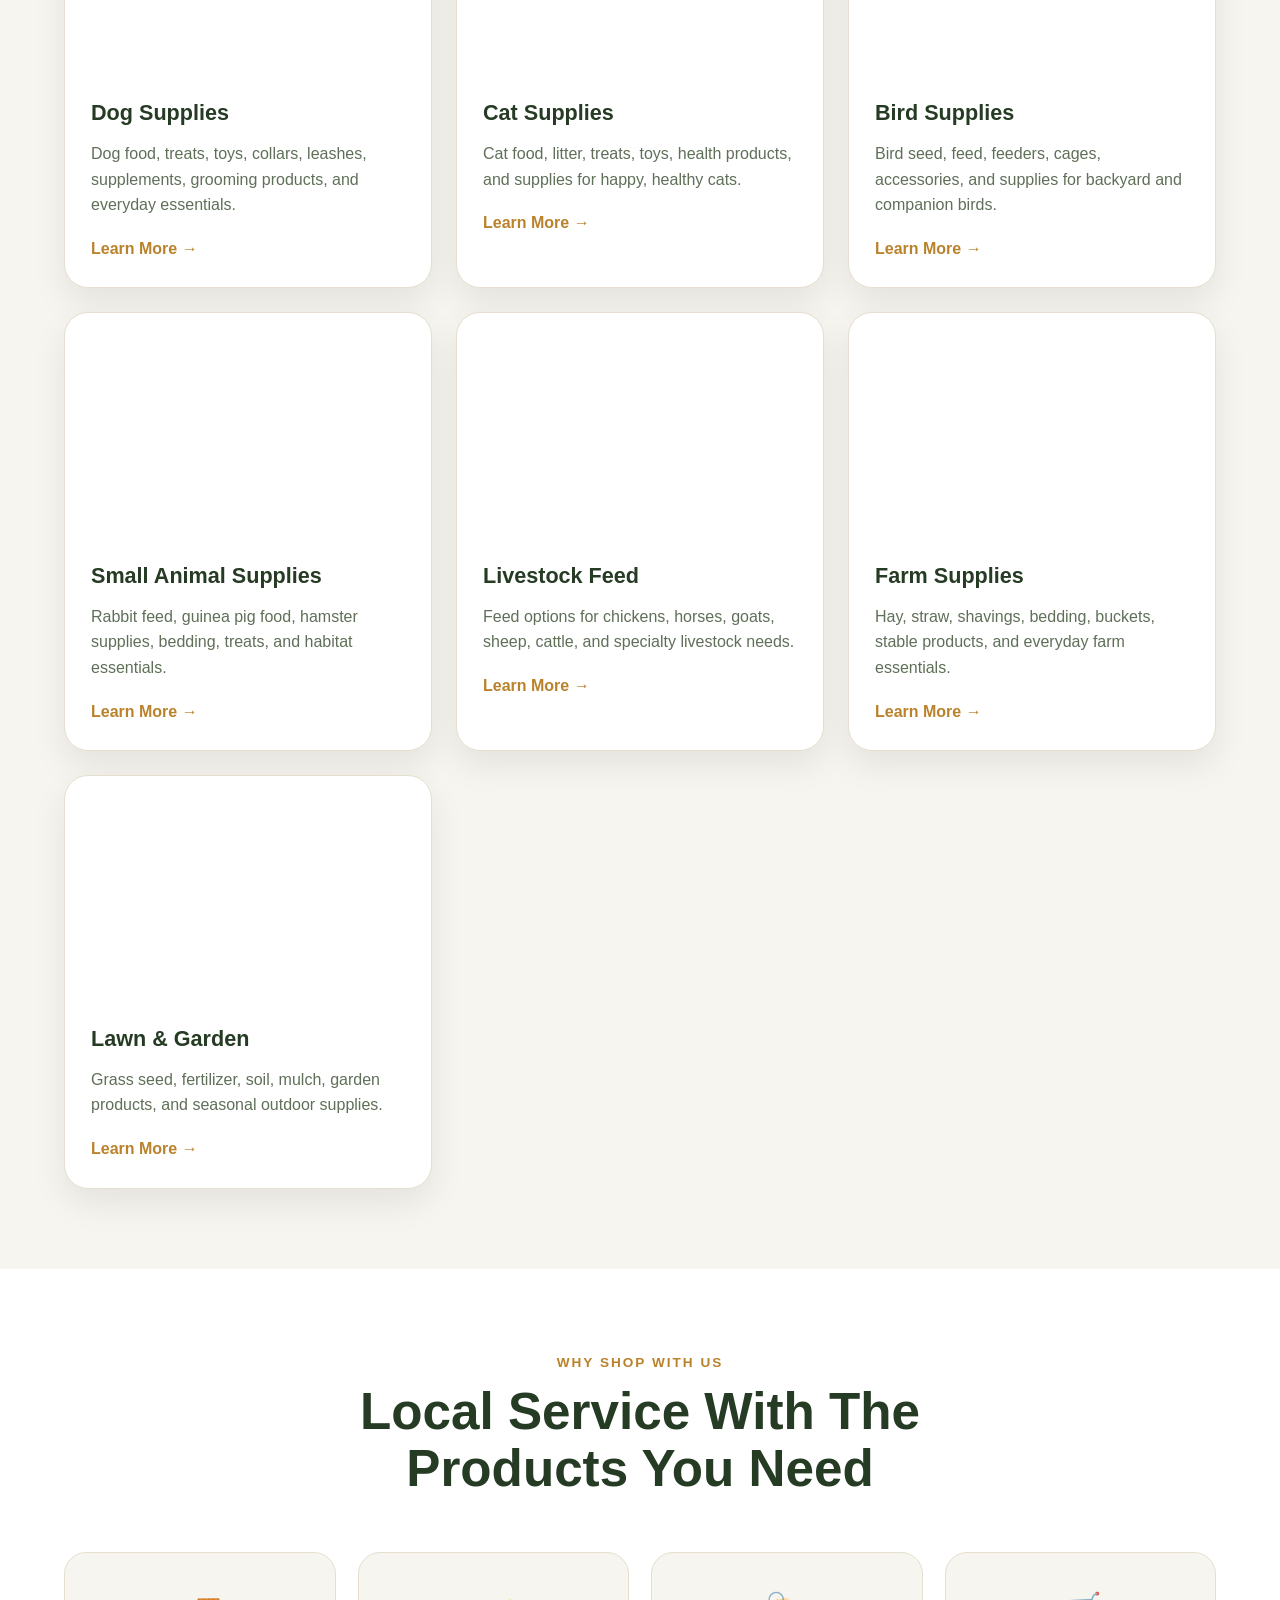
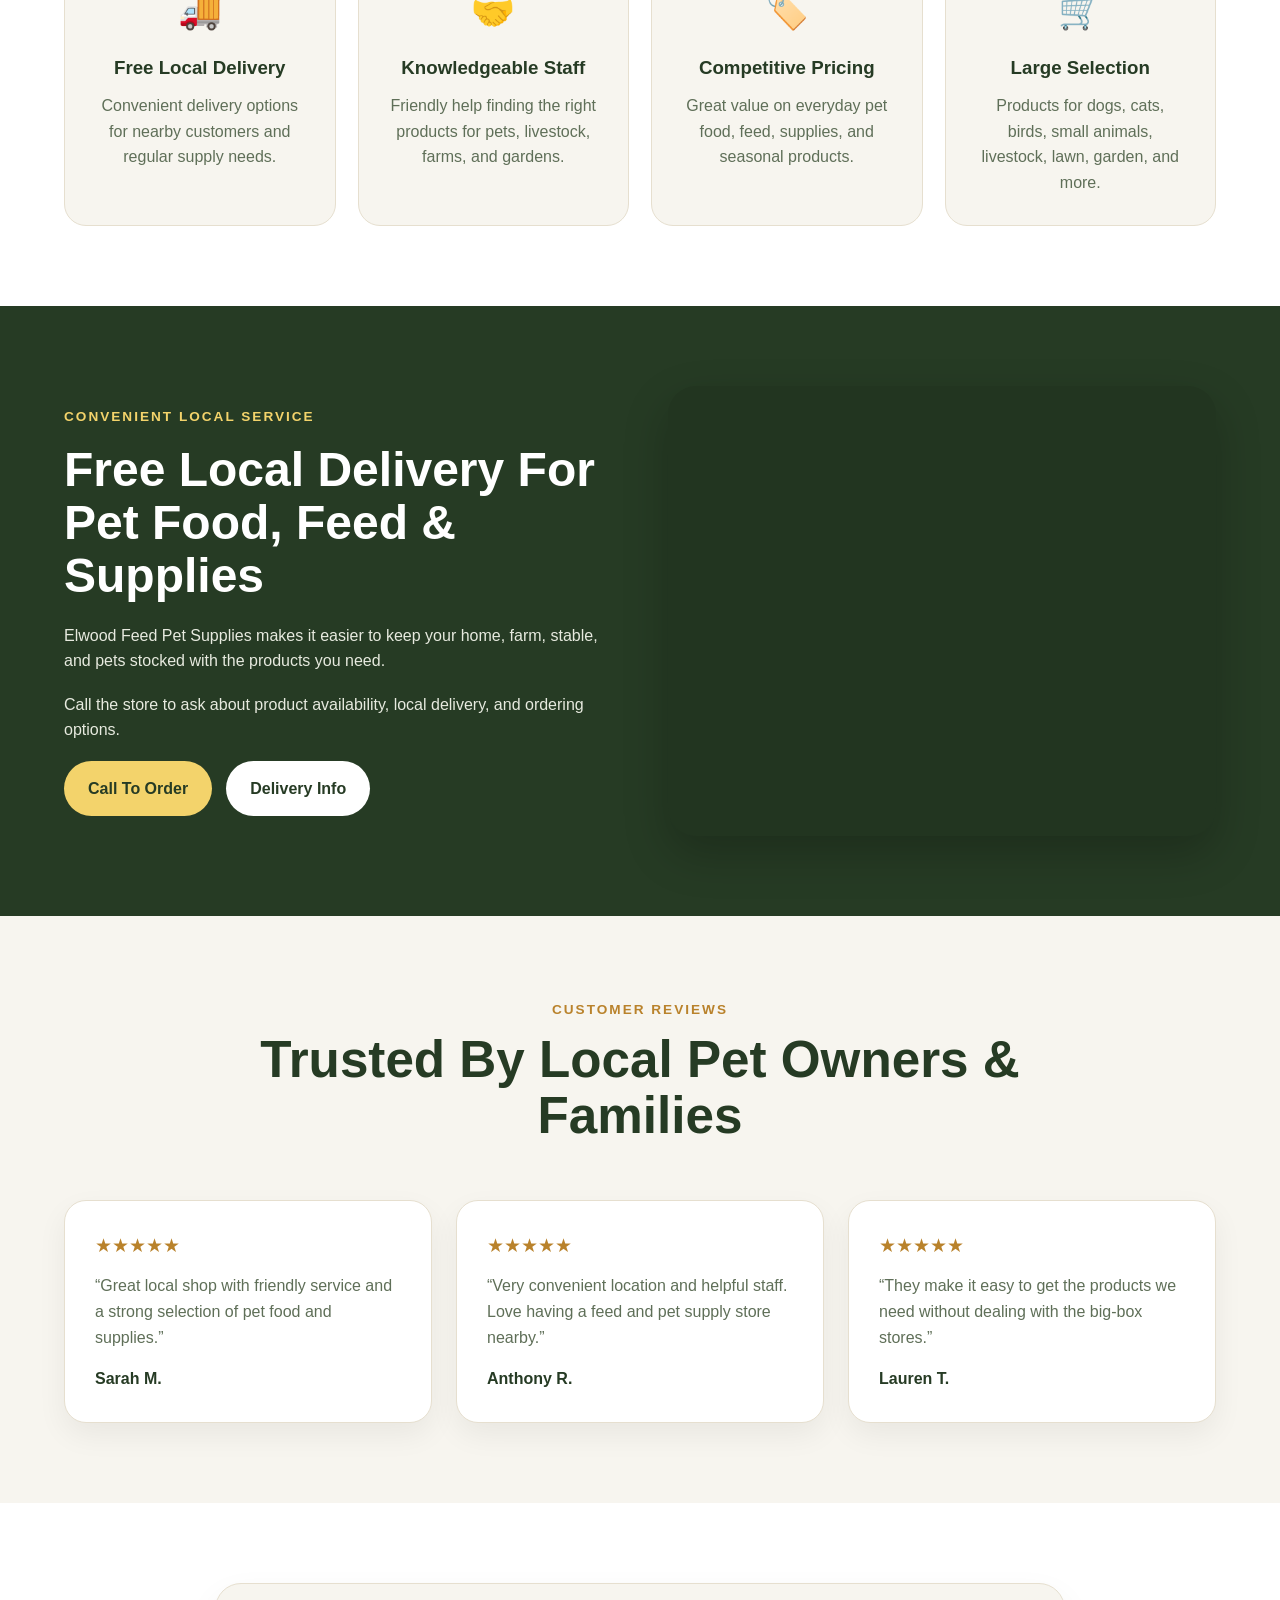
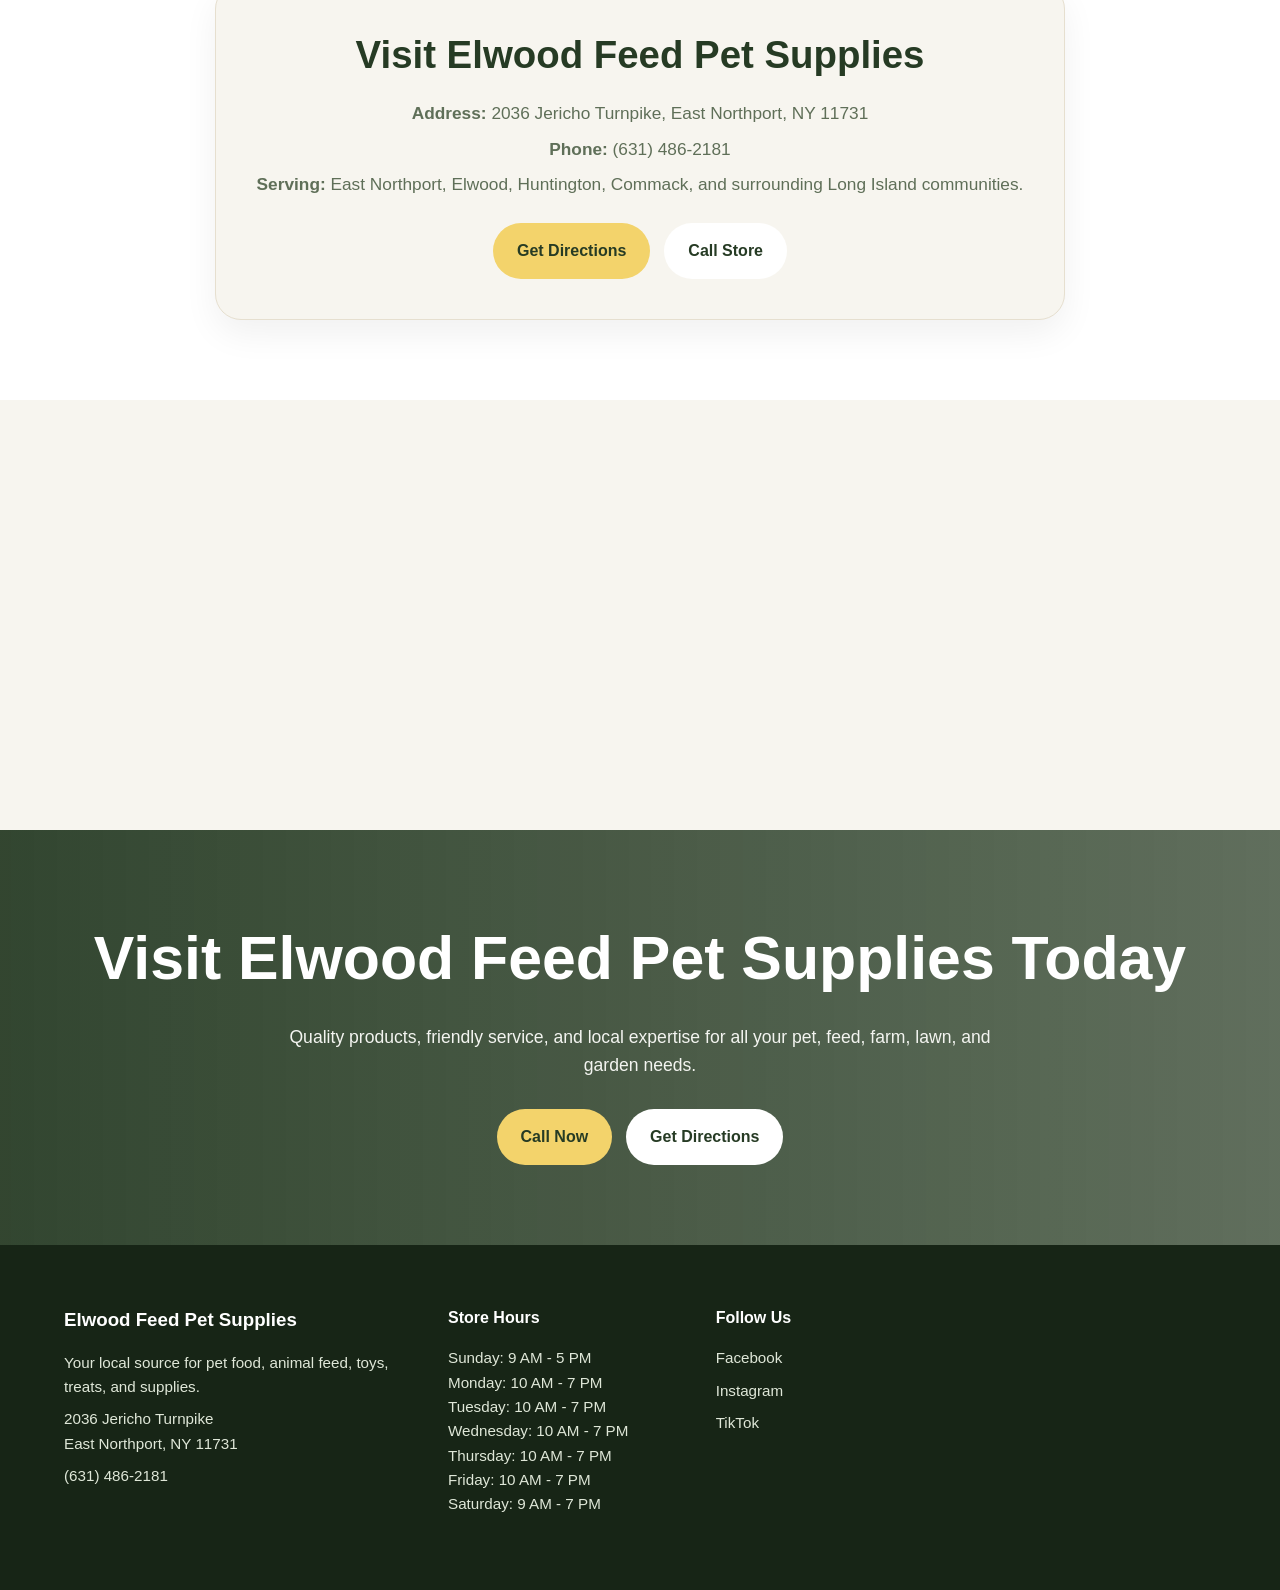
==== commit cbd8316e: "index.html" ====
--- a/index.html
+++ b/index.html
@@ -796,22 +796,14 @@
     </div>
   </section>
 
-  <footer>
+<footer>
   <div class="container footer-grid">
 
     <div>
       <h3>Elwood Feed Pet Supplies</h3>
+
       <p>
-        Local feed store and pet supply retailer serving East Northport,
-        Elwood, Huntington, Commack, and surrounding Long Island communities.
-      </p>
-    </div>
-
-    <div>
-      <h4>Contact</h4>
-
-      <p>
-        <a href="tel:6314862181">(631) 486-2181</a>
+        Your local source for pet food, animal feed, toys, treats, and supplies.
       </p>
 
       <p>
@@ -819,8 +811,15 @@
         East Northport, NY 11731
       </p>
 
-      <p style="margin-top:12px;">
-        <strong>Hours</strong><br>
+      <p>
+        <a href="tel:6314862181">(631) 486-2181</a>
+      </p>
+    </div>
+
+    <div>
+      <h4>Store Hours</h4>
+
+      <p>
         Sunday: 9 AM - 5 PM<br>
         Monday: 10 AM - 7 PM<br>
         Tuesday: 10 AM - 7 PM<br>
@@ -832,25 +831,15 @@
     </div>
 
     <div>
-      <h4>Quick Links</h4>
-
-      <a href="index.html">Home</a><br>
-      <a href="products.html">Products</a><br>
-      <a href="delivery.html">Delivery</a><br>
-      <a href="about.html">About</a><br>
-      <a href="contact.html">Contact</a>
-    </div>
-
-    <div>
-      <h4>Social</h4>
+      <h4>Follow Us</h4>
 
       <a href="https://www.facebook.com/p/Elwood-Feed-Pet-Supplies-61580834076799/" target="_blank">
         Facebook
-      </a><br>
+      </a>
 
       <a href="https://www.instagram.com/elwoodfeedpetsupplies/" target="_blank">
         Instagram
-      </a><br>
+      </a>
 
       <a href="https://www.tiktok.com/@elwoodfeedpetsupplies" target="_blank">
         TikTok
